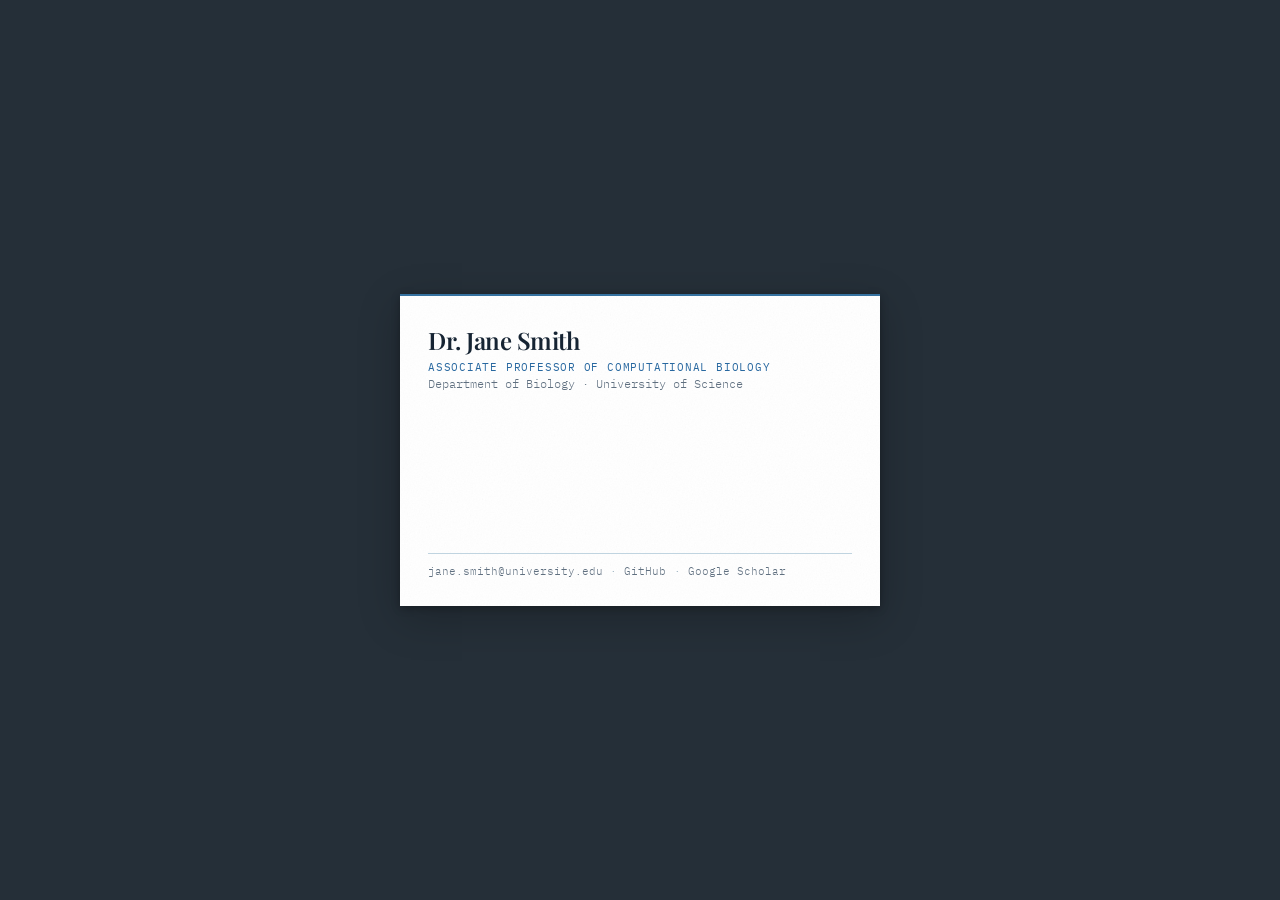
==== index.html @ c070d48a "Initial commit" ====
<!DOCTYPE html>
<html lang="en">
<head>
  <meta charset="UTF-8">
  <meta name="viewport" content="width=device-width, initial-scale=1.0">
  <title>Dr. Jane Smith</title>
  <link rel="preconnect" href="https://fonts.googleapis.com">
  <link rel="preconnect" href="https://fonts.gstatic.com" crossorigin>
  <link href="https://fonts.googleapis.com/css2?family=Playfair+Display:wght@400;600&family=IBM+Plex+Mono:wght@300;400;500&display=swap" rel="stylesheet">
  <link rel="stylesheet" href="https://cdnjs.cloudflare.com/ajax/libs/font-awesome/6.5.0/css/all.min.css">
  <link rel="stylesheet" href="css/style.css">
</head>
<body>

  <!-- ── Business Card Overlay ─────────────────────────────── -->
  <div id="card-overlay">
    <div id="business-card">
      <div class="card-top">
        <div class="card-name">Dr. Jane Smith</div>
        <div class="card-title">Associate Professor of Computational Biology</div>
        <div class="card-affiliation">Department of Biology · University of Science</div>
      </div>
      <div class="card-bottom">
        <div class="card-contact">
          <span>jane.smith@university.edu</span>
          <span class="sep">·</span>
          <span>GitHub</span>
          <span class="sep">·</span>
          <span>Google Scholar</span>
        </div>
      </div>
    </div>
  </div>

  <!-- ── Main Page ──────────────────────────────────────────── -->
  <div id="main-page" class="hidden">

    <aside id="side-panel">
      <div class="panel-initials">
        <span class="initials-short">JS</span>
        <span class="initials-full">Dr. Jane Smith</span>
      </div>
      <nav class="panel-nav">
        <ul>
          <li><a href="#about"        title="About"><i class="fa-solid fa-user"></i><span class="nav-label">About</span></a></li>
          <li><a href="#publications" title="Papers"><i class="fa-solid fa-file-lines"></i><span class="nav-label">Papers</span></a></li>
          <li><a href="#projects"     title="Projects"><i class="fa-solid fa-folder"></i><span class="nav-label">Projects</span></a></li>
          <li><a href="#talks"        title="Talks"><i class="fa-solid fa-microphone"></i><span class="nav-label">Talks</span></a></li>
          <li><a href="#contact"      title="Contact"><i class="fa-solid fa-envelope"></i><span class="nav-label">Contact</span></a></li>
        </ul>
      </nav>
    </aside>

    <main id="content">

      <section id="about" class="profile-header">
        <h1 class="profile-name">Dr. Jane Smith</h1>
        <p class="profile-title">Associate Professor of Computational Biology</p>
        <p class="profile-affiliation">Department of Biology · University of Science</p>
        <p class="profile-bio">
          I am a computational biologist working at the intersection of machine learning
          and genomics. My research develops algorithms for decoding gene regulatory networks
          and understanding their role in disease. Previously I was a postdoctoral fellow
          at the Broad Institute, MIT &amp; Harvard.
        </p>
      </section>

      <section id="publications" class="collapsible-section">
        <div class="section-header">
          <h2>Publications</h2>
          <span class="toggle-icon">▾</span>
        </div>
        <div class="section-body">
          <div class="publication">
            <div class="pub-title">Deep learning models for predicting gene expression from chromatin accessibility</div>
            <div class="pub-meta">Smith J., Doe J., et al. — <em>Nature Methods</em>, 2024</div>
          </div>
          <div class="publication">
            <div class="pub-title">Graph neural networks reveal latent structure in single-cell transcriptomics</div>
            <div class="pub-meta">Smith J., Brown A., et al. — <em>Cell Systems</em>, 2023</div>
          </div>
          <div class="publication">
            <div class="pub-title">A unified framework for multi-omics data integration</div>
            <div class="pub-meta">Doe J., Smith J., et al. — <em>Genome Biology</em>, 2022</div>
          </div>
        </div>
      </section>

      <section id="projects" class="collapsible-section">
        <div class="section-header">
          <h2>Projects</h2>
          <span class="toggle-icon">▾</span>
        </div>
        <div class="section-body">
          <div class="project">
            <div class="project-name">RegNet</div>
            <div class="project-desc">A Python library for learning gene regulatory networks from single-cell RNA-seq data.</div>
          </div>
          <div class="project">
            <div class="project-name">OmicsDB</div>
            <div class="project-desc">A curated database of multi-omics datasets for benchmarking machine learning methods.</div>
          </div>
        </div>
      </section>

      <section id="talks" class="collapsible-section">
        <div class="section-header">
          <h2>Talks &amp; Presentations</h2>
          <span class="toggle-icon">▾</span>
        </div>
        <div class="section-body">
          <div class="talk">
            <div class="talk-title">Machine Learning in Genomics — ISMB 2024</div>
            <div class="talk-meta">Keynote · July 2024</div>
          </div>
          <div class="talk">
            <div class="talk-title">Single-cell multiomics: challenges and opportunities</div>
            <div class="talk-meta">Cold Spring Harbor Laboratory · March 2023</div>
          </div>
        </div>
      </section>

      <section id="contact" class="collapsible-section">
        <div class="section-header">
          <h2>Contact</h2>
          <span class="toggle-icon">▾</span>
        </div>
        <div class="section-body">
          <div class="contact-info">
            <div>jane.smith@university.edu</div>
            <div>Office: Science Building A, Room 301</div>
            <div>University of Science · 123 Science Drive · City, ST 00000</div>
          </div>
        </div>
      </section>

    </main>
  </div>

  <script src="https://code.jquery.com/jquery-3.7.1.min.js"></script>
  <script src="js/main.js"></script>
</body>
</html>
---- css/style.css ----
/* ============================================================
   Design Tokens
   ============================================================ */
:root {
  /* Surfaces */
  --surface-overlay:  #252F38;
  --surface-content:  #F4F8FB;
  --surface-sidebar:  #E0ECF4;
  --surface-card:     #FFFFFF;

  /* Borders */
  --border-hard:      #1A1A1A;
  --border-subtle:    #C0D4E0;
  --border-accent:    #3672A0;

  /* Text */
  --text-heading:     #162433;
  --text-body:        #30404F;
  --text-muted:       #607080;
  --text-faint:       #90A8B8;

  /* Interactive */
  --text-link:        #2868A0;

  /* Dark surface (body bg, sidebar text) */
  --dark:             #242424;

  --white: #FFFFFF;

  --font-serif: 'Playfair Display', Georgia, serif;
  --font-mono:  'IBM Plex Mono', 'Courier New', monospace;

  --ease-reveal: cubic-bezier(0.4, 0, 0.2, 1);

  --sidebar-collapsed-width: 52px;
}

/* ============================================================
   Reset & Base
   ============================================================ */
*, *::before, *::after {
  box-sizing: border-box;
  margin: 0;
  padding: 0;
}

html {
  scroll-behavior: smooth;
}

body {
  font-family: var(--font-mono);
  font-weight: 300;
  color: var(--text-body);
  background-color: var(--dark);
}

/* ============================================================
   Business Card Overlay
   ============================================================ */
#card-overlay {
  position: fixed;
  inset: 0;
  display: flex;
  align-items: center;
  justify-content: center;
  background-color: var(--surface-overlay);
  z-index: 100;
  cursor: default;
  transition: opacity 0.55s var(--ease-reveal);
}

#card-overlay.fade-out {
  opacity: 0;
  pointer-events: none;
}

#business-card {
  /* 85×55mm at 96dpi × 1.5 display scale */
  width: 480px;
  min-height: 312px;
  padding: 1.75rem;
  display: flex;
  flex-direction: column;
  background-color: #FFFFFF;
  background-image: url('paper-noise.svg');
  background-repeat: repeat;
  background-size: 250px 250px;
  border-top: 2px solid var(--border-accent);
  box-shadow:
    0 2px 8px  rgba(0, 0, 0, 0.28),
    0 12px 40px rgba(0, 0, 0, 0.22);
  cursor: pointer;
  transition: opacity 0.2s ease;
}

#business-card.exit {
  transform: rotate(10deg) scale(0.88) translateY(12px);
  opacity: 0;
  transition: transform 0.48s var(--ease-reveal), opacity 0.4s var(--ease-reveal);
}

.card-top {
  /* name block anchored to top */
}

.card-bottom {
  margin-top: auto;
  padding-top: 0.65rem;
  border-top: 1px solid var(--border-subtle);
}

.card-name {
  font-family: var(--font-serif);
  font-size: 1.5rem;
  font-weight: 600;
  color: var(--text-heading);
  letter-spacing: -0.02em;
  margin-bottom: 0.25rem;
}

.card-title {
  font-size: 0.7rem;
  font-weight: 400;
  color: var(--text-link);
  letter-spacing: 0.07em;
  text-transform: uppercase;
  margin-bottom: 0.15rem;
}

.card-affiliation {
  font-size: 0.73rem;
  color: var(--text-muted);
}

.card-contact {
  display: flex;
  align-items: center;
  gap: 0.45rem;
  font-size: 0.7rem;
  color: var(--text-muted);
}

.card-contact .sep {
  color: var(--text-faint);
}

/* ============================================================
   Main Page Layout
   ============================================================ */
#main-page {
  display: flex;
  align-items: flex-start;
  min-height: 100vh;
}

#main-page.hidden {
  display: none;
}

/* ============================================================
   Side Panel
   ============================================================ */
#side-panel {
  width: var(--sidebar-collapsed-width);
  height: 100vh;
  position: fixed;
  top: 0;
  left: 0;
  z-index: 10;
  background-color: var(--surface-sidebar);
  border-right: 1px solid var(--border-hard);
  display: flex;
  flex-direction: column;
  align-items: flex-start;
  padding: 2.5rem 0;
  overflow: hidden;
  transition: width 0.25s ease;
}

#side-panel:hover {
  width: 184px;
}

.panel-initials {
  position: relative;
  width: 100%;
  height: 1em;
  margin-bottom: 2.5rem;
  font-size: 0.75rem;
  color: var(--dark);
  letter-spacing: 0.12em;
  flex-shrink: 0;
}

.initials-short,
.initials-full {
  position: absolute;
  top: 0;
  transition: opacity 0.2s ease;
  white-space: nowrap;
  opacity: 0.75;
}

.initials-short {
  left: 0;
  width: var(--sidebar-collapsed-width);
  text-align: center;
}

.initials-full {
  left: 0;
  padding-left: 16px;
  opacity: 0;
}

#side-panel:hover .initials-short {
  opacity: 0;
}

#side-panel:hover .initials-full {
  opacity: 0.75;
}

.panel-nav ul {
  list-style: none;
  display: flex;
  flex-direction: column;
  width: 100%;
}

.panel-nav a {
  display: grid;
  grid-template-columns: var(--sidebar-collapsed-width) 1fr;
  align-items: center;
  padding: 0.8rem 0;
  font-size: 0.8rem;
  font-weight: 400;
  color: var(--dark);
  text-decoration: none;
  letter-spacing: 0.06em;
  text-transform: uppercase;
  white-space: nowrap;
  opacity: 0.75;
  transition: opacity 0.15s;
}

.panel-nav a:hover {
  opacity: 1;
}

.panel-nav a i {
  justify-self: center;
  font-size: 1.4rem;
}

.nav-label {
  opacity: 0;
  transition: opacity 0.15s 0.1s;
}

#side-panel:hover .nav-label {
  opacity: 1;
}

/* ============================================================
   Content Area
   ============================================================ */
#content {
  margin-left: calc(var(--sidebar-collapsed-width) + 1px);
  flex: 1;
  background-color: var(--surface-content);
  min-height: 100vh;
  display: flex;
  flex-direction: column;
  align-items: center;
  padding: 5rem 0 6rem;
}

#content > section {
  width: 50vw;
}

/* ============================================================
   Profile Header
   ============================================================ */
.profile-header {
  padding-bottom: 2.5rem;
  border-bottom: 1px solid var(--border-subtle);
}

.profile-name {
  font-size: 1.6rem;
  font-weight: 500;
  color: var(--text-heading);
  letter-spacing: -0.02em;
  margin-bottom: 0.35rem;
}

.profile-title {
  font-size: 0.78rem;
  font-weight: 400;
  color: var(--text-link);
  letter-spacing: 0.06em;
  text-transform: uppercase;
  margin-bottom: 0.2rem;
}

.profile-affiliation {
  font-size: 0.875rem;
  color: var(--text-muted);
  margin-bottom: 1.75rem;
}

.profile-bio {
  font-size: 0.95rem;
  line-height: 1.85;
  color: var(--text-body);
}

/* ============================================================
   Collapsible Sections
   ============================================================ */
.collapsible-section {
  border-bottom: 1px solid var(--border-subtle);
}

.section-header {
  display: flex;
  justify-content: space-between;
  align-items: center;
  padding: 1.4rem 0;
  cursor: pointer;
  user-select: none;
}

.section-header h2 {
  font-size: 0.78rem;
  font-weight: 500;
  color: var(--text-heading);
  letter-spacing: 0.08em;
  text-transform: uppercase;
}

.toggle-icon {
  color: var(--text-faint);
  font-size: 1rem;
  line-height: 1;
  transition: transform 0.2s ease;
}

.toggle-icon.collapsed {
  transform: rotate(-90deg);
}

.section-body {
  padding-bottom: 2rem;
  display: flex;
  flex-direction: column;
  gap: 1.1rem;
}

/* ── Publication entries ── */
.publication {
  padding-left: 1rem;
  border-left: 2px solid var(--border-subtle);
}

.pub-title {
  font-size: 0.875rem;
  color: var(--text-body);
  line-height: 1.5;
  margin-bottom: 0.25rem;
}

.pub-meta {
  font-size: 0.78rem;
  color: var(--text-muted);
}

/* ── Project entries ── */
.project-name {
  font-size: 0.875rem;
  font-weight: 500;
  color: var(--text-link);
  margin-bottom: 0.2rem;
}

.project-desc {
  font-size: 0.825rem;
  color: var(--text-muted);
  line-height: 1.5;
}

/* ── Talk entries ── */
.talk-title {
  font-size: 0.875rem;
  color: var(--text-body);
  margin-bottom: 0.2rem;
}

.talk-meta {
  font-size: 0.78rem;
  color: var(--text-muted);
}

/* ── Contact ── */
.contact-info {
  display: flex;
  flex-direction: column;
  gap: 0.4rem;
  font-size: 0.875rem;
  color: var(--text-muted);
  line-height: 1.6;
}
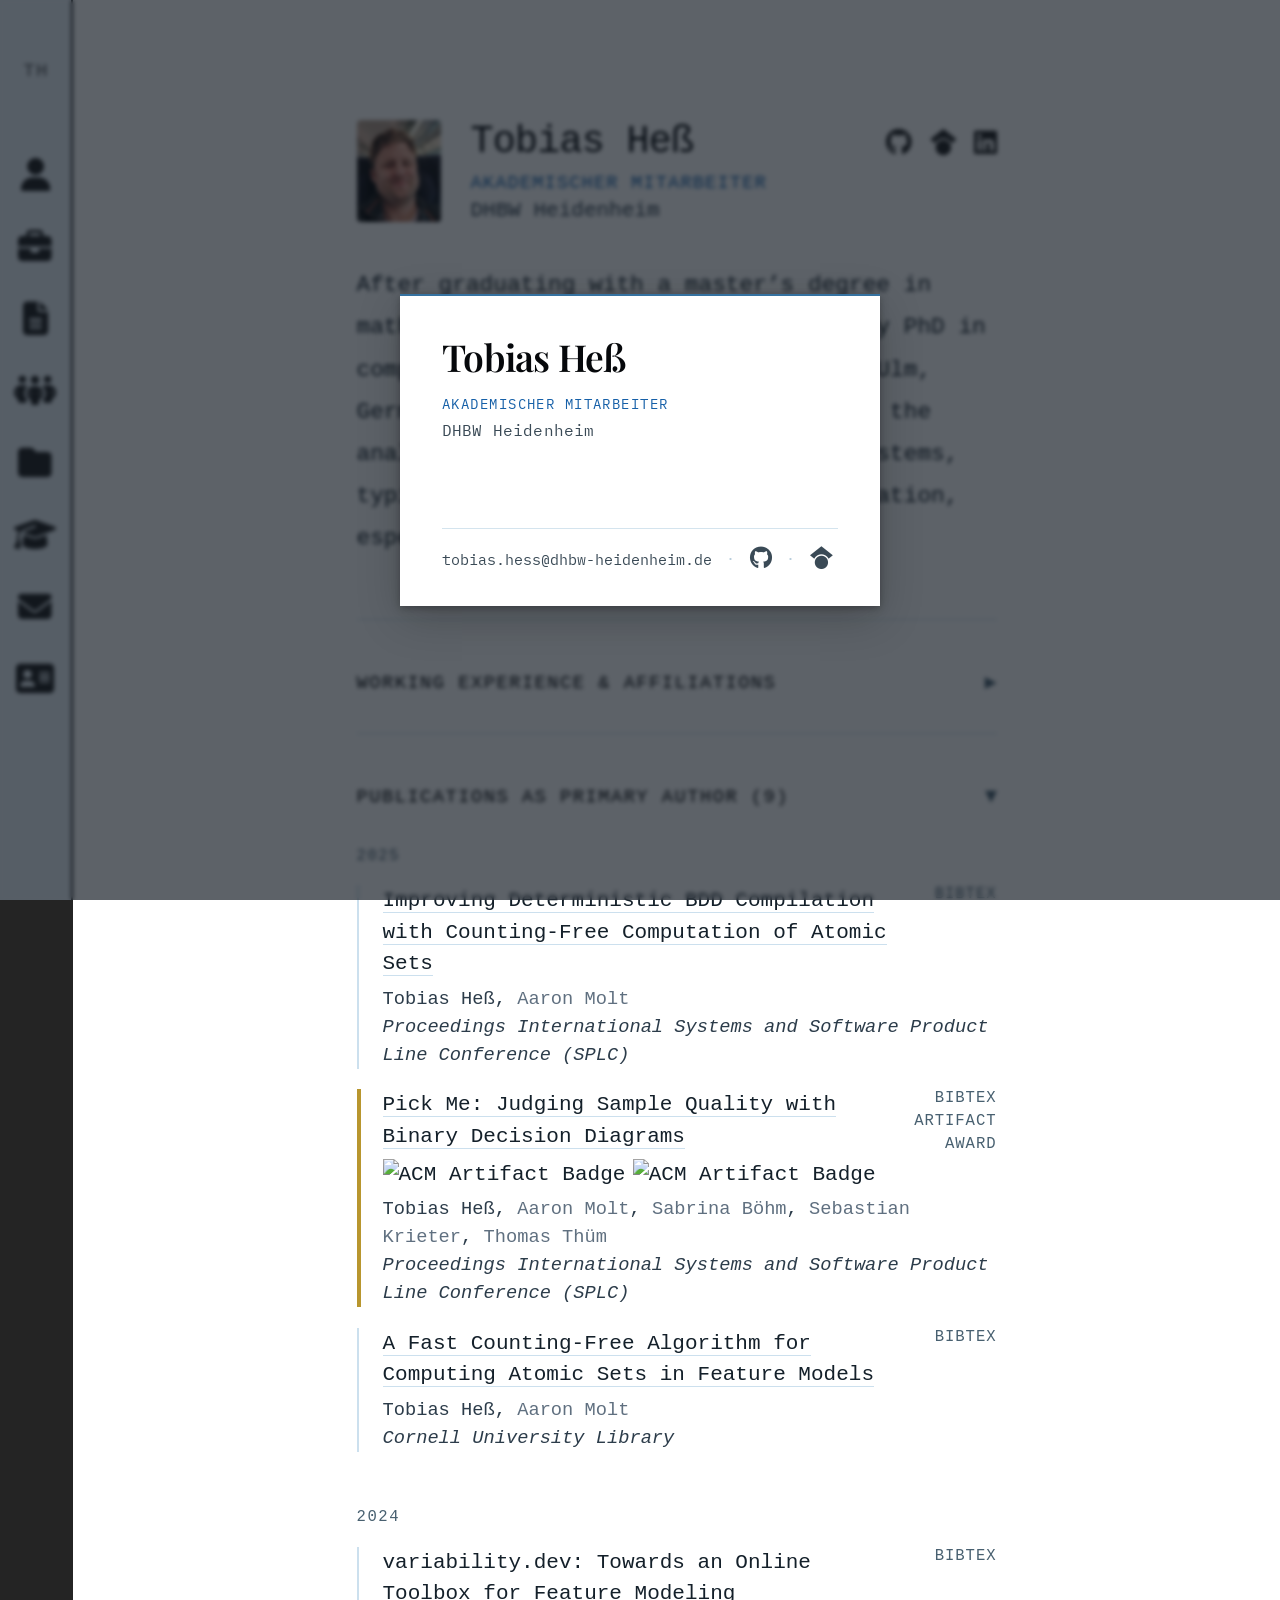
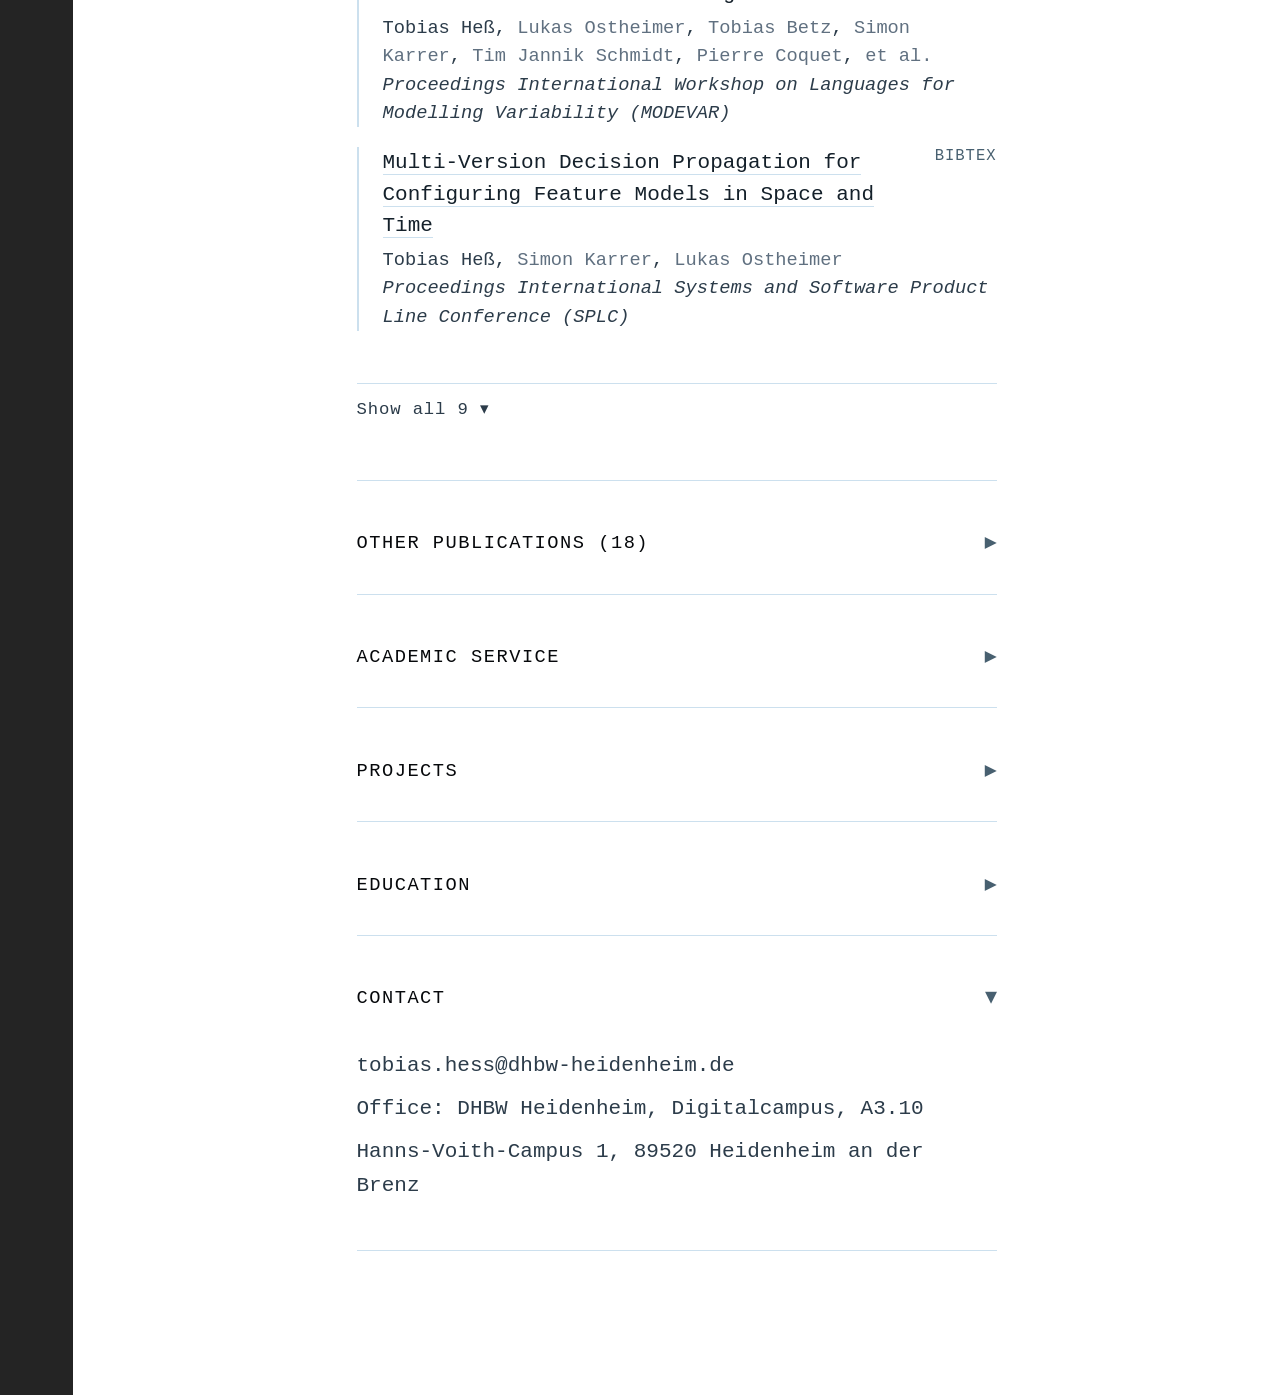
==== commit c1a4feb4: "Initial commit" ====
--- a/index.html
+++ b/index.html
@@ -3,50 +3,60 @@
 <head>
   <meta charset="UTF-8">
   <meta name="viewport" content="width=device-width, initial-scale=1.0">
-  <title>Dr. Jane Smith</title>
+  <title>Tobias Heß</title>
   <link rel="preconnect" href="https://fonts.googleapis.com">
   <link rel="preconnect" href="https://fonts.gstatic.com" crossorigin>
   <link href="https://fonts.googleapis.com/css2?family=Playfair+Display:wght@400;600&family=IBM+Plex+Mono:wght@300;400;500&display=swap" rel="stylesheet">
   <link rel="stylesheet" href="https://cdnjs.cloudflare.com/ajax/libs/font-awesome/6.5.0/css/all.min.css">
+  <link rel="stylesheet" href="css/card.css">
   <link rel="stylesheet" href="css/style.css">
 </head>
 <body>
+
+  <!-- ── Profile Picture Modal ────────────────────────────── -->
+  <div id="profile-pic-modal">
+    <img src="profile.jpg" alt="Tobias Heß">
+  </div>
 
   <!-- ── Business Card Overlay ─────────────────────────────── -->
   <div id="card-overlay">
     <div id="business-card">
       <div class="card-top">
-        <div class="card-name">Dr. Jane Smith</div>
-        <div class="card-title">Associate Professor of Computational Biology</div>
-        <div class="card-affiliation">Department of Biology · University of Science</div>
+        <div class="card-name">Tobias Heß</div>
+        <div class="card-title">Akademischer Mitarbeiter</div>
+        <div class="card-affiliation">DHBW Heidenheim</div>
       </div>
       <div class="card-bottom">
         <div class="card-contact">
-          <span>jane.smith@university.edu</span>
+          <a href="mailto:tobias.hess@dhbw-heidenheim.de">tobias.hess@dhbw-heidenheim.de</a>
           <span class="sep">·</span>
-          <span>GitHub</span>
+          <a href="https://github.com/h3ssto" target="_blank" rel="noopener" title="GitHub"><i class="fa-brands fa-github"></i></a>
           <span class="sep">·</span>
-          <span>Google Scholar</span>
+          <a href="https://scholar.google.com/citations?user=FcysjuwAAAAJ&hl=en" target="_blank" rel="noopener" title="Google Scholar"><i class="fa-brands fa-google-scholar"></i></a>
         </div>
       </div>
     </div>
   </div>
 
   <!-- ── Main Page ──────────────────────────────────────────── -->
-  <div id="main-page" class="hidden">
+  <div id="main-page">
 
     <aside id="side-panel">
       <div class="panel-initials">
-        <span class="initials-short">JS</span>
-        <span class="initials-full">Dr. Jane Smith</span>
+        <span class="initials-short">TH</span>
+        <span class="initials-full">Tobias Heß</span>
       </div>
       <nav class="panel-nav">
         <ul>
-          <li><a href="#about"        title="About"><i class="fa-solid fa-user"></i><span class="nav-label">About</span></a></li>
+          <li><a href="#about" title="About"><i class="fa-solid fa-user"></i><span class="nav-label">About</span></a></li>
+          <li><a href="#experience" title="Experience"><i class="fa-solid fa-briefcase"></i><span class="nav-label">Experience</span></a></li>
           <li><a href="#publications" title="Papers"><i class="fa-solid fa-file-lines"></i><span class="nav-label">Papers</span></a></li>
-          <li><a href="#projects"     title="Projects"><i class="fa-solid fa-folder"></i><span class="nav-label">Projects</span></a></li>
-          <li><a href="#talks"        title="Talks"><i class="fa-solid fa-microphone"></i><span class="nav-label">Talks</span></a></li>
-          <li><a href="#contact"      title="Contact"><i class="fa-solid fa-envelope"></i><span class="nav-label">Contact</span></a></li>
+          <li><a href="#service" title="Service"><i class="fa-solid fa-people-group"></i><span class="nav-label">Service</span></a></li>
+          <li><a href="#projects" title="Projects"><i class="fa-solid fa-folder"></i><span class="nav-label">Projects</span></a></li>
+          
+          <li><a href="#education" title="Education"><i class="fa-solid fa-graduation-cap"></i><span class="nav-label">Education</span></a></li>
+          <li><a href="#contact" title="Contact"><i class="fa-solid fa-envelope"></i><span class="nav-label">Contact</span></a></li>
+          <li><a href="#" id="show-card-btn" title="Business Card"><i class="fa-solid fa-address-card"></i><span class="nav-label">Card</span></a></li>
         </ul>
       </nav>
     </aside>
@@ -54,71 +64,962 @@
     <main id="content">
 
       <section id="about" class="profile-header">
-        <h1 class="profile-name">Dr. Jane Smith</h1>
-        <p class="profile-title">Associate Professor of Computational Biology</p>
-        <p class="profile-affiliation">Department of Biology · University of Science</p>
-        <p class="profile-bio">
-          I am a computational biologist working at the intersection of machine learning
-          and genomics. My research develops algorithms for decoding gene regulatory networks
-          and understanding their role in disease. Previously I was a postdoctoral fellow
-          at the Broad Institute, MIT &amp; Harvard.
-        </p>
+        <div class="profile-header-inner">
+          <div id="profile-pic-wrap">
+            <img id="profile-pic-thumb" src="profile.jpg" alt="Tobias Heß">
+          </div>
+          <div class="profile-header-text">
+            <div class="profile-name-row">
+              <h1 class="profile-name">Tobias Heß</h1>
+              <div class="profile-social">
+                <a href="https://github.com/h3ssto"  target="_blank" rel="noopener" title="GitHub"><i class="fa-brands fa-github"></i></a>
+                <a href="https://scholar.google.com/citations?user=FcysjuwAAAAJ&hl=en" target="_blank" rel="noopener" title="Google Scholar"><i class="fa-brands fa-google-scholar"></i></a>
+                <a href="https://www.linkedin.com/in/tobias-he%C3%9F-6aa97635a/" target="_blank" rel="noopener" title="LinkedIn"><i class="fa-brands fa-linkedin"></i></a>
+              </div>
+            </div>
+            <p class="profile-title">Akademischer Mitarbeiter</p>
+            <p class="profile-affiliation">DHBW Heidenheim</p>
+          </div>
+        </div>
+        <div class="profile-bio"><p>After graduating with a master&rsquo;s degree in mathematics, I am currently pursuing my PhD in computer science at the University of Ulm, Germany. 
+My primary reasearch focus is the analysis of configurable (software) systems, typically by means of knowledge compilation, especially binary decision diagrams.</p></div>
       </section>
 
+      
+      <section id="experience" class="collapsible-section">
+        <div class="section-header">
+          <h2>Working Experience & Affiliations</h2>
+          <span class="toggle-icon collapsed">▾</span>
+        </div>
+        <div class="section-body">
+          
+          <div class="experience-entry">
+            <div class="entry-primary">Lecturer and System Administrator</div>
+            <div class="entry-secondary">
+              <span>DHBW Heidenheim</span>
+              <span class="entry-period">10/2025 - present</span>
+            </div>
+          </div>
+          
+          <div class="experience-entry">
+            <div class="entry-primary">Substitute Teacher (Math)</div>
+            <div class="entry-secondary">
+              <span>Jakob-Friedrich-Schöllkopf-Schule</span>
+              <span class="entry-period">01/2025 - 07/2025</span>
+            </div>
+          </div>
+          
+          <div class="experience-entry">
+            <div class="entry-primary">Research Assistant</div>
+            <div class="entry-secondary">
+              <span><a href="https://www.uni-ulm.de/en/in/institute-of-theoretical-computer-science/">Institute for Theoretical Computer Science</a>, University of Ulm</span>
+              <span class="entry-period">04/2024 - 10/2024</span>
+            </div>
+          </div>
+          
+          <div class="experience-entry">
+            <div class="entry-primary">Research Assistant, SoftVarE Working Group</div>
+            <div class="entry-secondary">
+              <span>University of Ulm</span>
+              <span class="entry-period">12/2020 - 03/2024</span>
+            </div>
+          </div>
+          
+          <div class="experience-entry">
+            <div class="entry-primary">Interim System Administrator</div>
+            <div class="entry-secondary">
+              <span><a href="https://www.uni-ulm.de/in/sp/">Institute for Software Engineering and Programming Languages</a>, University of Ulm</span>
+              <span class="entry-period">04/2021 - 04/2022</span>
+            </div>
+          </div>
+          
+          <div class="experience-entry">
+            <div class="entry-primary">Developer</div>
+            <div class="entry-secondary">
+              <span><a href="https://featureide.github.io">FeatureIDE</a></span>
+              <span class="entry-period">2020 - 2021</span>
+            </div>
+          </div>
+          
+          <div class="experience-entry">
+            <div class="entry-primary">Teaching Assistant</div>
+            <div class="entry-secondary">
+              <span>University of Ulm</span>
+              <span class="entry-period">2016 - 2023</span>
+            </div>
+          </div>
+          
+          <div class="experience-entry">
+            <div class="entry-primary">Tutor</div>
+            <div class="entry-secondary">
+              <span>University of Ulm</span>
+              <span class="entry-period">2013 - 2016</span>
+            </div>
+          </div>
+          
+        </div>
+      </section>
+      
+
+      
+
+      
       <section id="publications" class="collapsible-section">
         <div class="section-header">
-          <h2>Publications</h2>
+          <h2>Publications as Primary Author (9)</h2>
           <span class="toggle-icon">▾</span>
         </div>
         <div class="section-body">
-          <div class="publication">
-            <div class="pub-title">Deep learning models for predicting gene expression from chromatin accessibility</div>
-            <div class="pub-meta">Smith J., Doe J., et al. — <em>Nature Methods</em>, 2024</div>
-          </div>
-          <div class="publication">
-            <div class="pub-title">Graph neural networks reveal latent structure in single-cell transcriptomics</div>
-            <div class="pub-meta">Smith J., Brown A., et al. — <em>Cell Systems</em>, 2023</div>
-          </div>
-          <div class="publication">
-            <div class="pub-title">A unified framework for multi-omics data integration</div>
-            <div class="pub-meta">Doe J., Smith J., et al. — <em>Genome Biology</em>, 2022</div>
-          </div>
+          
+          <div class="pub-year-group">
+            <div class="pub-year">2025</div>
+            
+      <div class="publication">
+        <div class="pub-title-row">
+          <div class="pub-title"><a href="https://doi.org/10.1145/3748269.3748491" target="_blank" rel="noopener">Improving Deterministic BDD Compilation with Counting-Free Computation of Atomic Sets</a></div>
+          <div class="pub-actions">
+            <a class="pub-bib-link" data-bib="@inproceedings{HM:SPLC25,
+  address = {New York, NY, USA},
+  author = {Heß, Tobias and Molt, Aaron},
+  booktitle = {Proc.\ Int&#39;l Systems and Software Product Line Conf.\ (SPLC)},
+  doi = {10.1145/3748269.3748491},
+  ektags = {knowledge compilation},
+  location = {A Coruña, Spain},
+  month = {September},
+  pages = {50--56},
+  publisher = {ACM},
+  title = {Improving Deterministic BDD Compilation with Counting-Free Computation of Atomic Sets},
+  year = {2025}
+}" data-bib-key="HM:SPLC25">BibTeX</a>
+          </div>
+        </div>
+        <div class="pub-meta-block">
+          <div class="pub-authors"><strong>Tobias Heß</strong>, <span class="pub-coauthor">Aaron Molt</span></div>
+          <div class="pub-venue"><em>Proceedings International Systems and Software Product Line Conference (SPLC)</em></div>
+        </div>
+      </div>
+      
+      <div class="publication pub-starred">
+        <div class="pub-title-row">
+          <div class="pub-title"><a href="https://doi.org/10.1145/3744915.3748469" target="_blank" rel="noopener">Pick Me: Judging Sample Quality with Binary Decision Diagrams</a><span class="pub-badges"><img class="pub-badge" src="https://www.acm.org/binaries/content/gallery/acm/publications/replication-badges/artifacts_available_dl.jpg" alt="ACM Artifact Badge"><img class="pub-badge" src="https://www.acm.org/binaries/content/gallery/acm/publications/replication-badges/artifacts_evaluated_reusable_dl.jpg" alt="ACM Artifact Badge"></span></div>
+          <div class="pub-actions">
+            <a class="pub-bib-link" data-bib="@inproceedings{HMB+:SPLC25,
+  address = {New York, NY, USA},
+  author = {Heß, Tobias and Molt, Aaron and Böhm, Sabrina and Krieter, Sebastian and Thüm, Thomas},
+  booktitle = {Proc.\ Int&#39;l Systems and Software Product Line Conf.\ (SPLC)},
+  doi = {10.1145/3744915.3748469},
+  ektags = {knowledge compilation},
+  location = {A Coruña, Spain},
+  month = {September},
+  pages = {117--128},
+  publisher = {ACM},
+  title = {Pick Me: Judging Sample Quality with Binary Decision Diagrams},
+  year = {2025}
+}" data-bib-key="HMB+:SPLC25">BibTeX</a>
+            <a class="pub-artifact-link" href="https://zenodo.org/records/15854995" target="_blank" rel="noopener">Artifact</a>
+            <a class="pub-artifact-link" href="awards/hmb+splc25.png" target="_blank" rel="noopener">Award</a>
+          </div>
+        </div>
+        <div class="pub-meta-block">
+          <div class="pub-authors"><strong>Tobias Heß</strong>, <span class="pub-coauthor">Aaron Molt</span>, <span class="pub-coauthor">Sabrina Böhm</span>, <span class="pub-coauthor">Sebastian Krieter</span>, <span class="pub-coauthor">Thomas Thüm</span></div>
+          <div class="pub-venue"><em>Proceedings International Systems and Software Product Line Conference (SPLC)</em></div>
+        </div>
+      </div>
+      
+      <div class="publication">
+        <div class="pub-title-row">
+          <div class="pub-title"><a href="https://doi.org/10.48550/arXiv.2501.12490" target="_blank" rel="noopener">A Fast Counting-Free Algorithm for Computing Atomic Sets in Feature Models</a></div>
+          <div class="pub-actions">
+            <a class="pub-bib-link" data-bib="@techreport{HM:TR25,
+  author = {Tobias Heß and Aaron Molt},
+  doi = {10.48550/arXiv.2501.12490},
+  ektags = {equivalence classes},
+  institution = {Cornell University Library},
+  number = {arXiv:2501.12490},
+  title = {A Fast Counting-Free Algorithm for Computing Atomic Sets in Feature Models},
+  year = {2025}
+}" data-bib-key="HM:TR25">BibTeX</a>
+          </div>
+        </div>
+        <div class="pub-meta-block">
+          <div class="pub-authors"><strong>Tobias Heß</strong>, <span class="pub-coauthor">Aaron Molt</span></div>
+          <div class="pub-venue"><em>Cornell University Library</em></div>
+        </div>
+      </div>
+      
+          </div>
+          
+          <div class="pub-year-group">
+            <div class="pub-year">2024</div>
+            
+      <div class="publication">
+        <div class="pub-title-row">
+          <div class="pub-title">variability.dev: Towards an Online Toolbox for Feature Modeling</div>
+          <div class="pub-actions">
+            <a class="pub-bib-link" data-bib="@inproceedings{HOB+:MODEVAR24,
+  author = {Heß, Tobias and Ostheimer, Lukas and Betz, Tobias and Karrer, Simon and Schmidt, Tim Jannik and Coquet, Pierre and Semmler, Sean and Thüm, Thomas},
+  booktitle = {Proc.\ Int&#39;l Workshop on Languages for Modelling Variability (MODEVAR)},
+  comments = {Will update once CRC available},
+  ektags = {tooling},
+  location = {Bern, Switzerland},
+  month = {February},
+  note = {To appear},
+  title = {variability.dev: Towards an Online Toolbox for Feature Modeling},
+  year = {2024}
+}" data-bib-key="HOB+:MODEVAR24">BibTeX</a>
+          </div>
+        </div>
+        <div class="pub-meta-block">
+          <div class="pub-authors"><strong>Tobias Heß</strong>, <span class="pub-coauthor">Lukas Ostheimer</span>, <span class="pub-coauthor">Tobias Betz</span>, <span class="pub-coauthor">Simon Karrer</span>, <span class="pub-coauthor">Tim Jannik Schmidt</span>, <span class="pub-coauthor">Pierre Coquet</span>, <span class="pub-coauthor">et al.</span></div>
+          <div class="pub-venue"><em>Proceedings International Workshop on Languages for Modelling Variability (MODEVAR)</em></div>
+        </div>
+      </div>
+      
+      <div class="publication">
+        <div class="pub-title-row">
+          <div class="pub-title"><a href="https://doi.org/10.1145/3646548.3676550" target="_blank" rel="noopener">Multi-Version Decision Propagation for Configuring Feature Models in Space and Time</a></div>
+          <div class="pub-actions">
+            <a class="pub-bib-link" data-bib="@inproceedings{HKO:SPLC24,
+  address = {New York, NY, USA},
+  author = {Heß, Tobias and Karrer, Simon and Ostheimer, Lukas},
+  booktitle = {Proc.\ Int&#39;l Systems and Software Product Line Conf.\ (SPLC)},
+  doi = {10.1145/3646548.3676550},
+  ektags = {differencing},
+  isbn = {9798400705939},
+  keywords = {Configuration, Decision Propagation, Feature Models, Feature-Model Evolution},
+  location = {Dommeldange, Luxembourg},
+  month = {September},
+  numpages = {5},
+  pages = {88--92},
+  publisher = {ACM},
+  title = {Multi-Version Decision Propagation for Configuring Feature Models in Space and Time},
+  year = {2024}
+}" data-bib-key="HKO:SPLC24">BibTeX</a>
+          </div>
+        </div>
+        <div class="pub-meta-block">
+          <div class="pub-authors"><strong>Tobias Heß</strong>, <span class="pub-coauthor">Simon Karrer</span>, <span class="pub-coauthor">Lukas Ostheimer</span></div>
+          <div class="pub-venue"><em>Proceedings International Systems and Software Product Line Conference (SPLC)</em></div>
+        </div>
+      </div>
+      
+      <div class="publication pub-overflow pub-starred">
+        <div class="pub-title-row">
+          <div class="pub-title"><a href="https://doi.org/10.1145/3646548.3672598" target="_blank" rel="noopener">Towards Deterministic Compilation of Binary Decision Diagrams From Feature Models</a><span class="pub-badges"><img class="pub-badge" src="https://www.acm.org/binaries/content/gallery/acm/publications/replication-badges/artifacts_available_dl.jpg" alt="ACM Artifact Badge"><img class="pub-badge" src="https://www.acm.org/binaries/content/gallery/acm/publications/replication-badges/artifacts_evaluated_reusable_dl.jpg" alt="ACM Artifact Badge"></span></div>
+          <div class="pub-actions">
+            <a class="pub-bib-link" data-bib="@inproceedings{HSS+:SPLC24,
+  address = {New York, NY, USA},
+  author = {Heß, Tobias and Semmler, Sean Niklas and Sundermann, Chico and Torán, Jacobo and Thüm, Thomas},
+  booktitle = {Proc.\ Int&#39;l Systems and Software Product Line Conf.\ (SPLC)},
+  doi = {10.1145/3646548.3672598},
+  isbn = {9798400705939},
+  keywords = {Binary Decision Diagrams, Feature-Model Analysis, Variable Ordering},
+  location = {Dommeldange, Luxembourg},
+  month = {September},
+  numpages = {12},
+  pages = {136--147},
+  publisher = {ACM},
+  renamedfrom = {HSST:SPLC24},
+  title = {Towards Deterministic Compilation of Binary Decision Diagrams From Feature Models},
+  year = {2024}
+}" data-bib-key="HSS+:SPLC24">BibTeX</a>
+            <a class="pub-artifact-link" href="https://zenodo.org/records/11832023" target="_blank" rel="noopener">Artifact</a>
+          </div>
+        </div>
+        <div class="pub-meta-block">
+          <div class="pub-authors"><strong>Tobias Heß</strong>, <span class="pub-coauthor">Sean Niklas Semmler</span>, <span class="pub-coauthor">Chico Sundermann</span>, <span class="pub-coauthor">Jacobo Torán</span>, <span class="pub-coauthor">Thomas Thüm</span></div>
+          <div class="pub-venue"><em>Proceedings International Systems and Software Product Line Conference (SPLC)</em></div>
+        </div>
+      </div>
+      
+      <div class="publication pub-overflow">
+        <div class="pub-title-row">
+          <div class="pub-title"><a href="https://doi.org/10.1145/3634713.3634716" target="_blank" rel="noopener">UnWise: High T-Wise Coverage From Uniform Sampling</a><span class="pub-badges"><img class="pub-badge" src="https://www.acm.org/binaries/content/gallery/acm/publications/replication-badges/artifacts_available_dl.jpg" alt="ACM Artifact Badge"></span></div>
+          <div class="pub-actions">
+            <a class="pub-bib-link" data-bib="@inproceedings{HSO+:VaMoS24,
+  address = {New York, NY, USA},
+  author = {Heß, Tobias and Schmidt, Tim Jannik and Ostheimer, Lukas and Krieter, Sebastian and Thüm, Thomas},
+  booktitle = {Proc.\ Int&#39;l Working Conf.\ on Variability Modelling of Software-Intensive Systems (VaMoS)},
+  doi = {10.1145/3634713.3634716},
+  keywords = {Feature-Model Analysis, Industrial Feature Models, T-Wise Sampling, Uniform Sampling},
+  location = {Bern, Switzerland},
+  month = {February},
+  numpages = {9},
+  pages = {37--45},
+  publisher = {ACM},
+  title = {UnWise: High T-Wise Coverage From Uniform Sampling},
+  typo3tags = {PLSampling, FMCounting},
+  year = {2024}
+}" data-bib-key="HSO+:VaMoS24">BibTeX</a>
+            <a class="pub-artifact-link" href="https://zenodo.org/records/10303558" target="_blank" rel="noopener">Artifact</a>
+          </div>
+        </div>
+        <div class="pub-meta-block">
+          <div class="pub-authors"><strong>Tobias Heß</strong>, <span class="pub-coauthor">Tim Jannik Schmidt</span>, <span class="pub-coauthor">Lukas Ostheimer</span>, <span class="pub-coauthor">Sebastian Krieter</span>, <span class="pub-coauthor">Thomas Thüm</span></div>
+          <div class="pub-venue"><em>Proceedings International Working Conference on Variability Modelling of Software-Internationalensive Systems (VaMoS)</em></div>
+        </div>
+      </div>
+      
+          </div>
+          
+          <div class="pub-year-group">
+            <div class="pub-year">2022</div>
+            
+      <div class="publication pub-overflow">
+        <div class="pub-title-row">
+          <div class="pub-title"><a href="https://doi.org/10.1145/3503229.3547032" target="_blank" rel="noopener">ddueruem: A Wrapper for Feature-Model Analysis Tools</a></div>
+          <div class="pub-actions">
+            <a class="pub-bib-link" data-bib="@inproceedings{HMS+:SPLC22,
+  address = {New York, NY, USA},
+  author = {Heß, Tobias and Müller, Tobias and Sundermann, Chico and Thüm, Thomas},
+  booktitle = {Proc.\ Int&#39;l Systems and Software Product Line Conf.\ (SPLC)},
+  doi = {10.1145/3503229.3547032},
+  isbn = {9781450392068},
+  keywords = {knowledge compilation, benchmark, feature-model analysis, sampling},
+  location = {Graz, Austria},
+  month = {September},
+  pages = {54--57},
+  publisher = {ACM},
+  title = {ddueruem: A Wrapper for Feature-Model Analysis Tools},
+  year = {2022}
+}" data-bib-key="HMS+:SPLC22">BibTeX</a>
+          </div>
+        </div>
+        <div class="pub-meta-block">
+          <div class="pub-authors"><strong>Tobias Heß</strong>, <span class="pub-coauthor">Tobias Müller</span>, <span class="pub-coauthor">Chico Sundermann</span>, <span class="pub-coauthor">Thomas Thüm</span></div>
+          <div class="pub-venue"><em>Proceedings International Systems and Software Product Line Conference (SPLC)</em></div>
+        </div>
+      </div>
+      
+          </div>
+          
+          <div class="pub-year-group">
+            <div class="pub-year">2021</div>
+            
+      <div class="publication pub-overflow">
+        <div class="pub-title-row">
+          <div class="pub-title"><a href="https://doi.org/10.1145/3461001.3474452" target="_blank" rel="noopener">On the Scalability of Building Binary Decision Diagrams for Current Feature Models</a></div>
+          <div class="pub-actions">
+            <a class="pub-bib-link" data-bib="@inproceedings{HST:SPLC21,
+  address = {New York, NY, USA},
+  author = {Heß, Tobias and Sundermann, Chico and Thüm, Thomas},
+  booktitle = {Proc.\ Int&#39;l Systems and Software Product Line Conf.\ (SPLC)},
+  doi = {10.1145/3461001.3474452},
+  ektags = {knowledge compilation},
+  isbn = {9781450384698},
+  location = {Leicester, UK},
+  month = {September},
+  numpages = {5},
+  pages = {131--135},
+  publisher = {ACM},
+  title = {On the Scalability of Building Binary Decision Diagrams for Current Feature Models},
+  typo3tags = {OBDDimal},
+  year = {2021}
+}" data-bib-key="HST:SPLC21">BibTeX</a>
+          </div>
+        </div>
+        <div class="pub-meta-block">
+          <div class="pub-authors"><strong>Tobias Heß</strong>, <span class="pub-coauthor">Chico Sundermann</span>, <span class="pub-coauthor">Thomas Thüm</span></div>
+          <div class="pub-venue"><em>Proceedings International Systems and Software Product Line Conference (SPLC)</em></div>
+        </div>
+      </div>
+      
+          </div>
+          
+          
+          <button class="pub-show-all" data-total="9">
+            Show all 9 ▾
+          </button>
+          
         </div>
       </section>
-
+      
+
+      
+      <section id="other-publications" class="collapsible-section">
+        <div class="section-header">
+          <h2>Other Publications (18)</h2>
+          <span class="toggle-icon collapsed">▾</span>
+        </div>
+        <div class="section-body">
+          
+          <div class="pub-year-group">
+            <div class="pub-year">2026</div>
+            
+      <div class="publication">
+        <div class="pub-title-row">
+          <div class="pub-title"><a href="https://doi.org/10.1145/3764666" target="_blank" rel="noopener">How Configurable is the Linux Kernel? Analyzing Two Decades of Feature-Model History -- RCR Report</a></div>
+          <div class="pub-actions">
+            <a class="pub-bib-link" data-bib="@article{KST+:TOSEM25RCR,
+  address = {New York, NY, USA},
+  author = {Kuiter, Elias and Sundermann, Chico and Thüm, Thomas and Heß, Tobias and Krieter, Sebastian and Saake, Gunter},
+  doi = {10.1145/3764666},
+  ektags = {KConfig, Linux, configurability},
+  journal = {Trans.\ on Software Engineering and Methodology (TOSEM)},
+  month = {February},
+  publisher = {ACM},
+  title = {How Configurable is the Linux Kernel? Analyzing Two Decades of Feature-Model History -- RCR Report},
+  year = {2026}
+}" data-bib-key="KST+:TOSEM25RCR">BibTeX</a>
+          </div>
+        </div>
+        <div class="pub-meta-block">
+          <div class="pub-authors"><span class="pub-coauthor">Elias Kuiter</span>, <span class="pub-coauthor">Chico Sundermann</span>, <span class="pub-coauthor">Thomas Thüm</span>, <strong>Tobias Heß</strong>, <span class="pub-coauthor">Sebastian Krieter</span>, <span class="pub-coauthor">Gunter Saake</span></div>
+          <div class="pub-venue"><em>Transactions on Software Engineering and Methodology (TOSEM)</em></div>
+        </div>
+      </div>
+      
+      <div class="publication">
+        <div class="pub-title-row">
+          <div class="pub-title"><a href="https://doi.org/10.18420/se2026_28" target="_blank" rel="noopener">How Configurable is the Linux Kernel? Analyzing Two Decades of Feature-Model History -- Summary</a></div>
+          <div class="pub-actions">
+            <a class="pub-bib-link" data-bib="@inproceedings{KST+:SE26,
+  address = {Bonn, Germany},
+  author = {Kuiter, Elias and Sundermann, Chico and Thüm, Thomas and Heß, Tobias and Krieter, Sebastian and Saake, Gunter},
+  booktitle = {Proc.\ Software Engineering (SE)},
+  doi = {10.18420/se2026_28},
+  ektags = {KConfig, Linux, configurability},
+  location = {Bern, Switzerland},
+  month = {February},
+  publisher = {Gesellschaft für Informatik},
+  title = {How Configurable is the Linux Kernel? Analyzing Two Decades of Feature-Model History -- Summary},
+  year = {2026}
+}" data-bib-key="KST+:SE26">BibTeX</a>
+          </div>
+        </div>
+        <div class="pub-meta-block">
+          <div class="pub-authors"><span class="pub-coauthor">Elias Kuiter</span>, <span class="pub-coauthor">Chico Sundermann</span>, <span class="pub-coauthor">Thomas Thüm</span>, <strong>Tobias Heß</strong>, <span class="pub-coauthor">Sebastian Krieter</span>, <span class="pub-coauthor">Gunter Saake</span></div>
+          <div class="pub-venue"><em>Proceedings Software Engineering (SE)</em></div>
+        </div>
+      </div>
+      
+      <div class="publication">
+        <div class="pub-title-row">
+          <div class="pub-title"><a href="https://doi.org/10.18420/se2026_52" target="_blank" rel="noopener">Reusing d-DNNFs for Efficient Feature-Model Counting -- Summary</a></div>
+          <div class="pub-actions">
+            <a class="pub-bib-link" data-bib="@inproceedings{SRH+:SE26,
+  address = {Bonn, Germany},
+  author = {Sundermann, Chico and Raab, Heiko and Heß, Tobias and Thüm, Thomas and Schaefer, Ina},
+  booktitle = {Proc.\ Software Engineering (SE)},
+  doi = {10.18420/se2026_52},
+  location = {Bern, Switzerland},
+  month = {February},
+  publisher = {Gesellschaft für Informatik},
+  title = {Reusing d-DNNFs for Efficient Feature-Model Counting -- Summary},
+  typo3tags = {FMCounting},
+  year = {2026}
+}" data-bib-key="SRH+:SE26">BibTeX</a>
+          </div>
+        </div>
+        <div class="pub-meta-block">
+          <div class="pub-authors"><span class="pub-coauthor">Chico Sundermann</span>, <span class="pub-coauthor">Heiko Raab</span>, <strong>Tobias Heß</strong>, <span class="pub-coauthor">Thomas Thüm</span>, <span class="pub-coauthor">Ina Schaefer</span></div>
+          <div class="pub-venue"><em>Proceedings Software Engineering (SE)</em></div>
+        </div>
+      </div>
+      
+          </div>
+          
+          <div class="pub-year-group">
+            <div class="pub-year">2025</div>
+            
+      <div class="publication">
+        <div class="pub-title-row">
+          <div class="pub-title"><a href="https://doi.org/10.1145/3729423" target="_blank" rel="noopener">How Configurable is the Linux Kernel? Analyzing Two Decades of Feature-Model History</a></div>
+          <div class="pub-actions">
+            <a class="pub-bib-link" data-bib="@article{KST+:TOSEM25,
+  address = {New York, NY, USA},
+  author = {Kuiter, Elias and Sundermann, Chico and Thüm, Thomas and Heß, Tobias and Krieter, Sebastian and Saake, Gunter},
+  doi = {10.1145/3729423},
+  ektags = {KConfig, Linux, configurability},
+  journal = {Trans.\ on Software Engineering and Methodology (TOSEM)},
+  month = {December},
+  number = {1},
+  publisher = {ACM},
+  title = {How Configurable is the Linux Kernel? Analyzing Two Decades of Feature-Model History},
+  volume = {35},
+  year = {2025}
+}" data-bib-key="KST+:TOSEM25">BibTeX</a>
+          </div>
+        </div>
+        <div class="pub-meta-block">
+          <div class="pub-authors"><span class="pub-coauthor">Elias Kuiter</span>, <span class="pub-coauthor">Chico Sundermann</span>, <span class="pub-coauthor">Thomas Thüm</span>, <strong>Tobias Heß</strong>, <span class="pub-coauthor">Sebastian Krieter</span>, <span class="pub-coauthor">Gunter Saake</span></div>
+          <div class="pub-venue"><em>Transactions on Software Engineering and Methodology (TOSEM)</em></div>
+        </div>
+      </div>
+      
+          </div>
+          
+          <div class="pub-year-group">
+            <div class="pub-year">2024</div>
+            
+      <div class="publication">
+        <div class="pub-title-row">
+          <div class="pub-title"><a href="https://doi.org/10.1145/3680465" target="_blank" rel="noopener">Reusing d-DNNFs for Efficient Feature-Model Counting</a></div>
+          <div class="pub-actions">
+            <a class="pub-bib-link" data-bib="@article{SRH+:TOSEM24,
+  address = {New York, NY, USA},
+  articleno = {208},
+  author = {Sundermann, Chico and Raab, Heiko and Heß, Tobias and Thüm, Thomas and Schaefer, Ina},
+  doi = {10.1145/3680465},
+  ektags = {model counting, knowledge compilation},
+  journal = {Trans.\ on Software Engineering and Methodology (TOSEM)},
+  month = {November},
+  number = {8},
+  numpages = {32},
+  publisher = {ACM},
+  title = {Reusing d-DNNFs for Efficient Feature-Model Counting},
+  typo3tags = {FMCounting},
+  volume = {33},
+  year = {2024}
+}" data-bib-key="SRH+:TOSEM24">BibTeX</a>
+          </div>
+        </div>
+        <div class="pub-meta-block">
+          <div class="pub-authors"><span class="pub-coauthor">Chico Sundermann</span>, <span class="pub-coauthor">Heiko Raab</span>, <strong>Tobias Heß</strong>, <span class="pub-coauthor">Thomas Thüm</span>, <span class="pub-coauthor">Ina Schaefer</span></div>
+          <div class="pub-venue"><em>Transactions on Software Engineering and Methodology (TOSEM)</em></div>
+        </div>
+      </div>
+      
+      <div class="publication pub-overflow">
+        <div class="pub-title-row">
+          <div class="pub-title"><a href="https://doi.org/10.1007/s10472-023-09906-6" target="_blank" rel="noopener">On the Benefits of Knowledge Compilation for Feature-Model Analyses</a></div>
+          <div class="pub-actions">
+            <a class="pub-bib-link" data-bib="@article{SKH+:AMAI24,
+  author = {Sundermann, Chico and Kuiter, Elias and Heß, Tobias and Raab, Heiko and Krieter, Sebastian and Thüm, Thomas},
+  doi = {10.1007/s10472-023-09906-6},
+  ektags = {knowledge compilation},
+  journal = {Annals of Mathematics and Artificial Intelligence (AMAI)},
+  month = {October},
+  number = {5},
+  pages = {1013--1050},
+  publisher = {Springer},
+  title = {On the Benefits of Knowledge Compilation for Feature-Model Analyses},
+  typo3tags = {FMCounting},
+  volume = {92},
+  year = {2024}
+}" data-bib-key="SKH+:AMAI24">BibTeX</a>
+          </div>
+        </div>
+        <div class="pub-meta-block">
+          <div class="pub-authors"><span class="pub-coauthor">Chico Sundermann</span>, <span class="pub-coauthor">Elias Kuiter</span>, <strong>Tobias Heß</strong>, <span class="pub-coauthor">Heiko Raab</span>, <span class="pub-coauthor">Sebastian Krieter</span>, <span class="pub-coauthor">Thomas Thüm</span></div>
+          <div class="pub-venue"><em>Annals of Mathematics and Artificial Internationalelligence (AMAI)</em></div>
+        </div>
+      </div>
+      
+      <div class="publication pub-overflow">
+        <div class="pub-title-row">
+          <div class="pub-title"><a href="https://doi.org/10.1145/3646548.3676602" target="_blank" rel="noopener">Generating Feature Models with UVL's Full Expressiveness</a></div>
+          <div class="pub-actions">
+            <a class="pub-bib-link" data-bib="@inproceedings{SHS+:MODEVAR24b,
+  address = {New York, NY, USA},
+  author = {Sundermann, Chico and Heß, Tobias and Sundermann, Rahel and Kuiter, Elias and Krieter, Sebastian and Thüm, Thomas},
+  booktitle = {Proc.\ Int&#39;l Workshop on Languages for Modelling Variability (MODEVAR)},
+  doi = {10.1145/3646548.3676602},
+  ektags = {UVL},
+  location = {Dommeldange, Luxembourg},
+  month = {September},
+  pages = {61--65},
+  publisher = {ACM},
+  title = {Generating Feature Models with UVL&#39;s Full Expressiveness},
+  year = {2024}
+}" data-bib-key="SHS+:MODEVAR24b">BibTeX</a>
+          </div>
+        </div>
+        <div class="pub-meta-block">
+          <div class="pub-authors"><span class="pub-coauthor">Chico Sundermann</span>, <strong>Tobias Heß</strong>, <span class="pub-coauthor">Rahel Sundermann</span>, <span class="pub-coauthor">Elias Kuiter</span>, <span class="pub-coauthor">Sebastian Krieter</span>, <span class="pub-coauthor">Thomas Thüm</span></div>
+          <div class="pub-venue"><em>Proceedings International Workshop on Languages for Modelling Variability (MODEVAR)</em></div>
+        </div>
+      </div>
+      
+      <div class="publication pub-overflow">
+        <div class="pub-title-row">
+          <div class="pub-title"><a href="https://doi.org/10.1145/3646548.3672590" target="_blank" rel="noopener">Collecting Feature Models from the Literature: A Comprehensive Dataset for Benchmarking</a></div>
+          <div class="pub-actions">
+            <a class="pub-bib-link" data-bib="@inproceedings{SBK+:SPLC24,
+  address = {New York, NY, USA},
+  author = {Sundermann, Chico and Brancaccio, Vincenzo Francesco and Kuiter, Elias and Krieter, Sebastian and Heß, Tobias and Thüm, Thomas},
+  booktitle = {Proc.\ Int&#39;l Systems and Software Product Line Conf.\ (SPLC)},
+  doi = {10.1145/3646548.3672590},
+  ektags = {reproducibility, structure},
+  location = {Dommeldange, Luxembourg},
+  month = {September},
+  pages = {54--65},
+  publisher = {ACM},
+  title = {Collecting Feature Models from the Literature: A Comprehensive Dataset for Benchmarking},
+  typo3tags = {FMCounting},
+  year = {2024}
+}" data-bib-key="SBK+:SPLC24">BibTeX</a>
+          </div>
+        </div>
+        <div class="pub-meta-block">
+          <div class="pub-authors"><span class="pub-coauthor">Chico Sundermann</span>, <span class="pub-coauthor">Vincenzo Francesco Brancaccio</span>, <span class="pub-coauthor">Elias Kuiter</span>, <span class="pub-coauthor">Sebastian Krieter</span>, <strong>Tobias Heß</strong>, <span class="pub-coauthor">Thomas Thüm</span></div>
+          <div class="pub-venue"><em>Proceedings International Systems and Software Product Line Conference (SPLC)</em></div>
+        </div>
+      </div>
+      
+      <div class="publication pub-overflow">
+        <div class="pub-title-row">
+          <div class="pub-title"><a href="https://doi.org/10.1145/3646548.3676540" target="_blank" rel="noopener">On the Benefits of Knowledge Compilation for Feature-Model Analyses</a></div>
+          <div class="pub-actions">
+            <a class="pub-bib-link" data-bib="@inproceedings{SKH+:SPLC24,
+  address = {New York, NY, USA},
+  author = {Sundermann, Chico and Kuiter, Elias and Heß, Tobias and Raab, Heiko and Krieter, Sebastian and Thüm, Thomas},
+  booktitle = {Proc.\ Int&#39;l Systems and Software Product Line Conf.\ (SPLC)},
+  doi = {10.1145/3646548.3676540},
+  ektags = {extended abstract, knowledge compilation},
+  location = {Dommeldange, Luxembourg},
+  month = {September},
+  pages = {217},
+  publisher = {ACM},
+  title = {On the Benefits of Knowledge Compilation for Feature-Model Analyses},
+  year = {2024}
+}" data-bib-key="SKH+:SPLC24">BibTeX</a>
+          </div>
+        </div>
+        <div class="pub-meta-block">
+          <div class="pub-authors"><span class="pub-coauthor">Chico Sundermann</span>, <span class="pub-coauthor">Elias Kuiter</span>, <strong>Tobias Heß</strong>, <span class="pub-coauthor">Heiko Raab</span>, <span class="pub-coauthor">Sebastian Krieter</span>, <span class="pub-coauthor">Thomas Thüm</span></div>
+          <div class="pub-venue"><em>Proceedings International Systems and Software Product Line Conference (SPLC)</em></div>
+        </div>
+      </div>
+      
+      <div class="publication pub-overflow">
+        <div class="pub-title-row">
+          <div class="pub-title"><a href="https://doi.org/10.18420/sw2024_18" target="_blank" rel="noopener">Evaluating State-of-the-Art #SAT Solvers on Industrial Configuration Spaces</a></div>
+          <div class="pub-actions">
+            <a class="pub-bib-link" data-bib="@inproceedings{SHN+:SE24,
+  address = {Bonn, Germany},
+  author = {Sundermann, Chico and Heß, Tobias and Nieke, Michael and Bittner, Paul Maximilian and Young, Jeffrey M. and Thüm, Thomas and Schaefer, Ina},
+  booktitle = {Proc.\ Software Engineering (SE)},
+  doi = {10.18420/sw2024_18},
+  ektags = {model counting, structure},
+  isbn = {978-3-88579-737-1},
+  month = {February},
+  pages = {67--68},
+  pissn = {1617-5468},
+  publisher = {Gesellschaft für Informatik},
+  title = {Evaluating State-of-the-Art #SAT Solvers on Industrial Configuration Spaces},
+  typo3tags = {FMCounting},
+  year = {2024}
+}" data-bib-key="SHN+:SE24">BibTeX</a>
+          </div>
+        </div>
+        <div class="pub-meta-block">
+          <div class="pub-authors"><span class="pub-coauthor">Chico Sundermann</span>, <strong>Tobias Heß</strong>, <span class="pub-coauthor">Michael Nieke</span>, <span class="pub-coauthor">Paul Maximilian Bittner</span>, <span class="pub-coauthor">Jeffrey M. Young</span>, <span class="pub-coauthor">Thomas Thüm</span>, <span class="pub-coauthor">et al.</span></div>
+          <div class="pub-venue"><em>Proceedings Software Engineering (SE)</em></div>
+        </div>
+      </div>
+      
+      <div class="publication pub-overflow">
+        <div class="pub-title-row">
+          <div class="pub-title"><a href="https://doi.org/10.1145/3634713.3634715" target="_blank" rel="noopener">Incremental Identification of T-Wise Feature Interactions</a></div>
+          <div class="pub-actions">
+            <a class="pub-bib-link" data-bib="@inproceedings{BKH+:VaMoS24,
+  address = {New York, NY, USA},
+  author = {Böhm, Sabrina and Krieter, Sebastian and Heß, Tobias and Thüm, Thomas and Lochau, Malte},
+  booktitle = {Proc.\ Int&#39;l Working Conf.\ on Variability Modelling of Software-Intensive Systems (VaMoS)},
+  doi = {10.1145/3634713.3634715},
+  isbn = {9798400708770},
+  location = {Bern, Switzerland},
+  month = {February},
+  pages = {27--36},
+  publisher = {ACM},
+  title = {Incremental Identification of T-Wise Feature Interactions},
+  typo3tags = {PLSampling},
+  year = {2024}
+}" data-bib-key="BKH+:VaMoS24">BibTeX</a>
+          </div>
+        </div>
+        <div class="pub-meta-block">
+          <div class="pub-authors"><span class="pub-coauthor">Sabrina Böhm</span>, <span class="pub-coauthor">Sebastian Krieter</span>, <strong>Tobias Heß</strong>, <span class="pub-coauthor">Thomas Thüm</span>, <span class="pub-coauthor">Malte Lochau</span></div>
+          <div class="pub-venue"><em>Proceedings International Working Conference on Variability Modelling of Software-Internationalensive Systems (VaMoS)</em></div>
+        </div>
+      </div>
+      
+      <div class="publication pub-overflow">
+        <div class="pub-title-row">
+          <div class="pub-title"><a href="https://doi.org/10.1145/3634713.3634733" target="_blank" rel="noopener">How Easy is SAT-Based Analysis of a Feature Model?</a></div>
+          <div class="pub-actions">
+            <a class="pub-bib-link" data-bib="@inproceedings{KHS+:VaMoS24,
+  address = {New York, NY, USA},
+  author = {Kuiter, Elias and Heß, Tobias and Sundermann, Chico and Krieter, Sebastian and Thüm, Thomas and Saake, Gunter},
+  booktitle = {Proc.\ Int&#39;l Working Conf.\ on Variability Modelling of Software-Intensive Systems (VaMoS)},
+  doi = {10.1145/3634713.3634733},
+  ektags = {meta-analysis, complexity},
+  location = {Bern, Switzerland},
+  month = {February},
+  pages = {149--151},
+  publisher = {ACM},
+  title = {How Easy is SAT-Based Analysis of a Feature Model?},
+  typo3tags = {FMCounting, PLSampling},
+  year = {2024}
+}" data-bib-key="KHS+:VaMoS24">BibTeX</a>
+          </div>
+        </div>
+        <div class="pub-meta-block">
+          <div class="pub-authors"><span class="pub-coauthor">Elias Kuiter</span>, <strong>Tobias Heß</strong>, <span class="pub-coauthor">Chico Sundermann</span>, <span class="pub-coauthor">Sebastian Krieter</span>, <span class="pub-coauthor">Thomas Thüm</span>, <span class="pub-coauthor">Gunter Saake</span></div>
+          <div class="pub-venue"><em>Proceedings International Working Conference on Variability Modelling of Software-Internationalensive Systems (VaMoS)</em></div>
+        </div>
+      </div>
+      
+          </div>
+          
+          <div class="pub-year-group">
+            <div class="pub-year">2023</div>
+            
+      <div class="publication pub-overflow">
+        <div class="pub-title-row">
+          <div class="pub-title"><a href="https://doi.org/10.1007/s10664-022-10265-9" target="_blank" rel="noopener">Evaluating State-of-the-Art #SAT Solvers on Industrial Configuration Spaces</a></div>
+          <div class="pub-actions">
+            <a class="pub-bib-link" data-bib="@article{SHN+:EMSE23,
+  author = {Chico Sundermann and Tobias Heß and Michael Nieke and Paul Maximilian Bittner and Jeffrey M. Young and Thomas Thüm and Ina Schaefer},
+  doi = {10.1007/s10664-022-10265-9},
+  ektags = {model counting, structure},
+  journal = {Empirical Software Engineering (EMSE)},
+  keywords = {configurable systems, feature models, product lines, model counting, configuration counting, #SAT, Benchmark},
+  month = {March},
+  number = {2},
+  pages = {38},
+  publisher = {Springer},
+  title = {Evaluating State-of-the-Art #SAT Solvers on Industrial Configuration Spaces},
+  typo3tags = {FMCounting, VariantSyncPub},
+  volume = {28},
+  year = {2023}
+}" data-bib-key="SHN+:EMSE23">BibTeX</a>
+          </div>
+        </div>
+        <div class="pub-meta-block">
+          <div class="pub-authors"><span class="pub-coauthor">Chico Sundermann</span>, <strong>Tobias Heß</strong>, <span class="pub-coauthor">Michael Nieke</span>, <span class="pub-coauthor">Paul Maximilian Bittner</span>, <span class="pub-coauthor">Jeffrey M. Young</span>, <span class="pub-coauthor">Thomas Thüm</span>, <span class="pub-coauthor">et al.</span></div>
+          <div class="pub-venue"><em>Empirical Software Engineering (EMSE)</em></div>
+        </div>
+      </div>
+      
+      <div class="publication pub-overflow">
+        <div class="pub-title-row">
+          <div class="pub-title"><a href="https://doi.org/10.1145/3579027.3608980" target="_blank" rel="noopener">Continuous T-Wise Coverage</a></div>
+          <div class="pub-actions">
+            <a class="pub-bib-link" data-bib="@inproceedings{PHK+:SPLC23,
+  address = {New York, NY, USA},
+  author = {Pett, Tobias and Heß, Tobias and Krieter, Sebastian and Thüm, Thomas and Schaefer, Ina},
+  booktitle = {Proc.\ Int&#39;l Systems and Software Product Line Conf.\ (SPLC)},
+  doi = {10.1145/3579027.3608980},
+  isbn = {9798400700910},
+  keywords = {sampling, software-product lines, spl evolution, spl testing, t-wise coverage},
+  location = {Tokyo, Japan},
+  month = {August},
+  pages = {87--98},
+  publisher = {ACM},
+  title = {Continuous T-Wise Coverage},
+  year = {2023}
+}" data-bib-key="PHK+:SPLC23">BibTeX</a>
+          </div>
+        </div>
+        <div class="pub-meta-block">
+          <div class="pub-authors"><span class="pub-coauthor">Tobias Pett</span>, <strong>Tobias Heß</strong>, <span class="pub-coauthor">Sebastian Krieter</span>, <span class="pub-coauthor">Thomas Thüm</span>, <span class="pub-coauthor">Ina Schaefer</span></div>
+          <div class="pub-venue"><em>Proceedings International Systems and Software Product Line Conference (SPLC)</em></div>
+        </div>
+      </div>
+      
+      <div class="publication pub-overflow">
+        <div class="pub-title-row">
+          <div class="pub-title"><a href="https://doi.org/10.48550/arXiv.2303.12383" target="_blank" rel="noopener">Exploiting d-DNNFs for Repetitive Counting Queries on Feature Models</a></div>
+          <div class="pub-actions">
+            <a class="pub-bib-link" data-bib="@techreport{SRH+:TR23subsumedbySRH+:TOSEM24,
+  author = {Sundermann, Chico and Raab, Heiko and Heß, Tobias and Thüm, Thomas and Schaefer, Ina},
+  doi = {10.48550/arXiv.2303.12383},
+  ektags = {model counting, knowledge compilation},
+  institution = {Cornell University Library},
+  month = {March},
+  number = {arXiv:2303.12383},
+  subsumedby = {SRH+:TOSEM24},
+  title = {Exploiting d-DNNFs for Repetitive Counting Queries on Feature Models},
+  typo3tags = {FMCounting},
+  year = {2023}
+}" data-bib-key="SRH+:TR23subsumedbySRH+:TOSEM24">BibTeX</a>
+          </div>
+        </div>
+        <div class="pub-meta-block">
+          <div class="pub-authors"><span class="pub-coauthor">Chico Sundermann</span>, <span class="pub-coauthor">Heiko Raab</span>, <strong>Tobias Heß</strong>, <span class="pub-coauthor">Thomas Thüm</span>, <span class="pub-coauthor">Ina Schaefer</span></div>
+          <div class="pub-venue"><em>Cornell University Library</em></div>
+        </div>
+      </div>
+      
+          </div>
+          
+          <div class="pub-year-group">
+            <div class="pub-year">2021</div>
+            
+      <div class="publication pub-overflow">
+        <div class="pub-title-row">
+          <div class="pub-title"><a href="https://doi.org/10.1145/3461002.3473940" target="_blank" rel="noopener">Integration of UVL in FeatureIDE</a></div>
+          <div class="pub-actions">
+            <a class="pub-bib-link" data-bib="@inproceedings{SHE+:MODEVAR21,
+  address = {New York, NY, USA},
+  author = {Sundermann, Chico and Heß, Tobias and Engelhardt, Dominik and Arens, Rahel and Herschel, Johannes and Jedelhauser, Kevin and Jutz, Benedikt and Krieter, Sebastian and Schaefer, Ina},
+  booktitle = {Proc.\ Int&#39;l Workshop on Languages for Modelling Variability (MODEVAR)},
+  doi = {10.1145/3461002.3473940},
+  isbn = {9781450384704},
+  location = {Leicester, UK},
+  month = {September},
+  numpages = {7},
+  pages = {73--79},
+  publisher = {ACM},
+  title = {Integration of UVL in FeatureIDE},
+  typo3tags = {UVL, VariantSyncPub},
+  year = {2021}
+}" data-bib-key="SHE+:MODEVAR21">BibTeX</a>
+          </div>
+        </div>
+        <div class="pub-meta-block">
+          <div class="pub-authors"><span class="pub-coauthor">Chico Sundermann</span>, <strong>Tobias Heß</strong>, <span class="pub-coauthor">Dominik Engelhardt</span>, <span class="pub-coauthor">Rahel Arens</span>, <span class="pub-coauthor">Johannes Herschel</span>, <span class="pub-coauthor">Kevin Jedelhauser</span>, <span class="pub-coauthor">et al.</span></div>
+          <div class="pub-venue"><em>Proceedings International Workshop on Languages for Modelling Variability (MODEVAR)</em></div>
+        </div>
+      </div>
+      
+      <div class="publication pub-overflow">
+        <div class="pub-title-row">
+          <div class="pub-title"><a href="https://doi.org/10.1145/3461001.3471148" target="_blank" rel="noopener">Incremental Construction of Modal Implication Graphs for Evolving Feature Models</a></div>
+          <div class="pub-actions">
+            <a class="pub-bib-link" data-bib="@inproceedings{KAN+:SPLC21,
+  address = {New York, NY, USA},
+  author = {Krieter, Sebastian and Arens, Rahel and Nieke, Michael and Sundermann, Chico and Heß, Tobias and Thüm, Thomas and Seidl, Christoph},
+  booktitle = {Proc.\ Int&#39;l Systems and Software Product Line Conf.\ (SPLC)},
+  doi = {10.1145/3461001.3471148},
+  ektags = {evolution},
+  isbn = {9781450384698},
+  location = {Leicester, UK},
+  month = {September},
+  numpages = {11},
+  pages = {64--74},
+  publisher = {ACM},
+  title = {Incremental Construction of Modal Implication Graphs for Evolving Feature Models},
+  year = {2021}
+}" data-bib-key="KAN+:SPLC21">BibTeX</a>
+          </div>
+        </div>
+        <div class="pub-meta-block">
+          <div class="pub-authors"><span class="pub-coauthor">Sebastian Krieter</span>, <span class="pub-coauthor">Rahel Arens</span>, <span class="pub-coauthor">Michael Nieke</span>, <span class="pub-coauthor">Chico Sundermann</span>, <strong>Tobias Heß</strong>, <span class="pub-coauthor">Thomas Thüm</span>, <span class="pub-coauthor">et al.</span></div>
+          <div class="pub-venue"><em>Proceedings International Systems and Software Product Line Conference (SPLC)</em></div>
+        </div>
+      </div>
+      
+      <div class="publication pub-overflow">
+        <div class="pub-title-row">
+          <div class="pub-title"><a href="https://doi.org/10.1145/3442391.3442404" target="_blank" rel="noopener">Applications of #SAT Solvers on Feature Models</a></div>
+          <div class="pub-actions">
+            <a class="pub-bib-link" data-bib="@inproceedings{SNB+:VaMoS21,
+  address = {New York, NY, USA},
+  articleno = {12},
+  author = {Sundermann, Chico and Nieke, Michael and Bittner, Paul Maximilian and Heß, Tobias and Thüm, Thomas and Schaefer, Ina},
+  booktitle = {Proc.\ Int&#39;l Working Conf.\ on Variability Modelling of Software-Intensive Systems (VaMoS)},
+  doi = {10.1145/3442391.3442404},
+  isbn = {9781450388245},
+  keywords = {Feature-Model Analysis, Feature Models, #SAT Applications, #SAT, Product Lines, Configuration Counting, Model Counting},
+  location = {Krems, Austria},
+  month = {February},
+  numpages = {10},
+  publisher = {ACM},
+  tctags = {classified by Thomas,feature-model analysis,family-based analysis,implementation independent,specification independent},
+  title = {Applications of #SAT Solvers on Feature Models},
+  tttags = {Feature-Model Analysis},
+  typo3tags = {VariantSyncPub, FMCounting},
+  year = {2021}
+}" data-bib-key="SNB+:VaMoS21">BibTeX</a>
+          </div>
+        </div>
+        <div class="pub-meta-block">
+          <div class="pub-authors"><span class="pub-coauthor">Chico Sundermann</span>, <span class="pub-coauthor">Michael Nieke</span>, <span class="pub-coauthor">Paul Maximilian Bittner</span>, <strong>Tobias Heß</strong>, <span class="pub-coauthor">Thomas Thüm</span>, <span class="pub-coauthor">Ina Schaefer</span></div>
+          <div class="pub-venue"><em>Proceedings International Working Conference on Variability Modelling of Software-Internationalensive Systems (VaMoS)</em></div>
+        </div>
+      </div>
+      
+          </div>
+          
+          
+          <button class="pub-show-all" data-total="18">
+            Show all 18 ▾
+          </button>
+          
+        </div>
+      </section>
+      
+
+      
+      <section id="service" class="collapsible-section">
+        <div class="section-header">
+          <h2>Academic Service</h2>
+          <span class="toggle-icon collapsed">▾</span>
+        </div>
+        <div class="section-body">
+          
+          <div class="service-entry">
+            <span class="service-category">Journals:</span> <built-in method items of dict object at 0x7fd43a951dc0>
+          </div>
+          
+          <div class="service-entry">
+            <span class="service-category">Conferences:</span> <built-in method items of dict object at 0x7fd43a951e80>
+          </div>
+          
+          <div class="service-entry">
+            <span class="service-category">Other:</span> <built-in method items of dict object at 0x7fd43a951f80>
+          </div>
+          
+        </div>
+      </section>
+      
+
+      
       <section id="projects" class="collapsible-section">
         <div class="section-header">
           <h2>Projects</h2>
-          <span class="toggle-icon">▾</span>
+          <span class="toggle-icon collapsed">▾</span>
         </div>
         <div class="section-body">
+          
           <div class="project">
-            <div class="project-name">RegNet</div>
-            <div class="project-desc">A Python library for learning gene regulatory networks from single-cell RNA-seq data.</div>
-          </div>
+            <div class="project-name">variability.dev</div>
+            <div class="project-desc"><p>A collection of easy-to-use tools for feature modeling and feature-model analyses.</p></div>
+          </div>
+          
           <div class="project">
-            <div class="project-name">OmicsDB</div>
-            <div class="project-desc">A curated database of multi-omics datasets for benchmarking machine learning methods.</div>
-          </div>
+            <div class="project-name">ddueruem</div>
+            <div class="project-desc"><p>A wrapper for feature-model analyses tools and frameworks.</p></div>
+          </div>
+          
         </div>
       </section>
-
-      <section id="talks" class="collapsible-section">
+      
+
+      
+
+      
+      <section id="education" class="collapsible-section">
         <div class="section-header">
-          <h2>Talks &amp; Presentations</h2>
-          <span class="toggle-icon">▾</span>
+          <h2>Education</h2>
+          <span class="toggle-icon collapsed">▾</span>
         </div>
         <div class="section-body">
-          <div class="talk">
-            <div class="talk-title">Machine Learning in Genomics — ISMB 2024</div>
-            <div class="talk-meta">Keynote · July 2024</div>
-          </div>
-          <div class="talk">
-            <div class="talk-title">Single-cell multiomics: challenges and opportunities</div>
-            <div class="talk-meta">Cold Spring Harbor Laboratory · March 2023</div>
-          </div>
+          
+          <div class="education-entry">
+            <div class="entry-primary">PhD Candidate</div>
+            <div class="entry-secondary">University of Ulm<span class="entry-period">12/2021 – present</span></div>
+            
+          </div>
+          
+          <div class="education-entry">
+            <div class="entry-primary">M.Sc. Mathematics</div>
+            <div class="entry-secondary">University of Ulm<span class="entry-period">2020</span></div>
+            
+          </div>
+          
+          <div class="education-entry">
+            <div class="entry-primary">B.Sc. Mathematics</div>
+            <div class="entry-secondary">University of Ulm<span class="entry-period">2017</span></div>
+            
+          </div>
+          
         </div>
       </section>
+      
 
       <section id="contact" class="collapsible-section">
         <div class="section-header">
@@ -127,9 +1028,9 @@
         </div>
         <div class="section-body">
           <div class="contact-info">
-            <div>jane.smith@university.edu</div>
-            <div>Office: Science Building A, Room 301</div>
-            <div>University of Science · 123 Science Drive · City, ST 00000</div>
+            <div>tobias.hess@dhbw-heidenheim.de</div>
+            <div>Office: DHBW Heidenheim, Digitalcampus, A3.10</div>
+            <div>Hanns-Voith-Campus 1, 89520 Heidenheim an der Brenz</div>
           </div>
         </div>
       </section>
--- a/css/card.css
+++ b/css/card.css
@@ -0,0 +1,115 @@
+/* ============================================================
+   Business Card — fully self-contained, no page token deps
+   ============================================================ */
+
+/* Overlay backdrop */
+#card-overlay {
+  position: fixed;
+  inset: 0;
+  display: none;
+  align-items: center;
+  justify-content: center;
+  background-color: rgba(10, 18, 26, 0.66);
+  backdrop-filter: blur(2px);
+  -webkit-backdrop-filter: blur(2px);
+  z-index: 100;
+  cursor: default;
+  transition: opacity 0.55s cubic-bezier(0.4, 0, 0.2, 1);
+}
+
+#card-overlay.fade-out {
+  opacity: 0;
+  pointer-events: none;
+}
+
+/* Card surface — 85×55mm at 96dpi × 1.5 display scale */
+#business-card {
+  width: 480px;
+  min-height: 312px;
+  padding: 1.5rem 1.75rem;
+  display: flex;
+  flex-direction: column;
+  overflow: hidden;
+  font-family: 'Playfair Display', Georgia, serif;
+  background-color: #FFFFFF;
+  background-image: url('paper-noise.svg');
+  background-repeat: repeat;
+  background-size: 250px 250px;
+  border-top: 2px solid #3672A0;
+  box-shadow:
+    0 2px 8px  rgba(0, 0, 0, 0.28),
+    0 12px 40px rgba(0, 0, 0, 0.22);
+  cursor: default;
+  transition: opacity 0.2s ease;
+}
+
+#business-card.exit {
+  transform: rotate(10deg) scale(0.88) translateY(12px);
+  opacity: 0;
+  transition: transform 0.48s cubic-bezier(0.4, 0, 0.2, 1),
+              opacity    0.4s cubic-bezier(0.4, 0, 0.2, 1);
+}
+
+/* Name block — top-anchored, vertical rhythm between elements */
+.card-name {
+  font-size: 1.55rem;
+  font-weight: 600;
+  color: #06080B;
+  letter-spacing: -0.02em;
+  margin-bottom: 0.55rem;
+}
+
+.card-title {
+  font-family: 'IBM Plex Mono', 'Courier New', monospace;
+  font-size: 0.6rem;
+  font-weight: 400;
+  color: #1660A8;
+  letter-spacing: 0.1em;
+  text-transform: uppercase;
+  margin-bottom: 0.3rem;
+}
+
+.card-affiliation {
+  font-family: 'IBM Plex Mono', 'Courier New', monospace;
+  font-size: 0.66rem;
+  color: #3A4A56;
+  letter-spacing: 0.01em;
+}
+
+/* Contact strip — pushed to bottom, clearly separated from name block */
+.card-bottom {
+  margin-top: auto;
+  padding-top: 0.75rem;
+  border-top: 1px solid #D4E4EE;
+}
+
+.card-contact {
+  display: flex;
+  align-items: center;
+  gap: 0.6rem;
+  font-family: 'IBM Plex Mono', 'Courier New', monospace;
+  font-size: 0.64rem;
+  color: #3A4A56;
+  min-width: 0;
+}
+
+.card-contact a {
+  color: inherit;
+  text-decoration: none;
+  white-space: nowrap;
+  flex-shrink: 0;
+}
+
+.card-contact a:hover {
+  color: #1660A8;
+}
+
+.card-contact .sep {
+  color: #B8CCDA;
+  line-height: 1;
+  flex-shrink: 0;
+}
+
+.card-contact i {
+  font-size: 0.95rem;
+}
--- a/css/style.css
+++ b/css/style.css
@@ -4,23 +4,23 @@
 :root {
   /* Surfaces */
   --surface-overlay:  #252F38;
-  --surface-content:  #F4F8FB;
-  --surface-sidebar:  #E0ECF4;
+  --surface-content:  #FFFFFF;
+  --surface-sidebar:  #EBF3F9;
   --surface-card:     #FFFFFF;
 
   /* Borders */
   --border-hard:      #1A1A1A;
-  --border-subtle:    #C0D4E0;
+  --border-subtle:    #CCE0EE;
   --border-accent:    #3672A0;
 
   /* Text */
-  --text-heading:     #162433;
-  --text-body:        #30404F;
-  --text-muted:       #607080;
-  --text-faint:       #90A8B8;
+  --text-heading:     #06080B;
+  --text-body:        #14202A;
+  --text-muted:       #2C3C4A;
+  --text-faint:       #486070;
 
   /* Interactive */
-  --text-link:        #2868A0;
+  --text-link:        #1660A8;
 
   /* Dark surface (body bg, sidebar text) */
   --dark:             #242424;
@@ -28,11 +28,11 @@
   --white: #FFFFFF;
 
   --font-serif: 'Playfair Display', Georgia, serif;
-  --font-mono:  'IBM Plex Mono', 'Courier New', monospace;
+  --font-mono:  'Source Code Pro', 'Courier New', monospace;
 
   --ease-reveal: cubic-bezier(0.4, 0, 0.2, 1);
 
-  --sidebar-collapsed-width: 52px;
+  --sidebar-collapsed-width: 72px;
 }
 
 /* ============================================================
@@ -45,105 +45,17 @@
 }
 
 html {
+  font-size: 24px;
   scroll-behavior: smooth;
 }
 
 body {
   font-family: var(--font-mono);
-  font-weight: 300;
+  font-weight: 400;
   color: var(--text-body);
   background-color: var(--dark);
 }
 
-/* ============================================================
-   Business Card Overlay
-   ============================================================ */
-#card-overlay {
-  position: fixed;
-  inset: 0;
-  display: flex;
-  align-items: center;
-  justify-content: center;
-  background-color: var(--surface-overlay);
-  z-index: 100;
-  cursor: default;
-  transition: opacity 0.55s var(--ease-reveal);
-}
-
-#card-overlay.fade-out {
-  opacity: 0;
-  pointer-events: none;
-}
-
-#business-card {
-  /* 85×55mm at 96dpi × 1.5 display scale */
-  width: 480px;
-  min-height: 312px;
-  padding: 1.75rem;
-  display: flex;
-  flex-direction: column;
-  background-color: #FFFFFF;
-  background-image: url('paper-noise.svg');
-  background-repeat: repeat;
-  background-size: 250px 250px;
-  border-top: 2px solid var(--border-accent);
-  box-shadow:
-    0 2px 8px  rgba(0, 0, 0, 0.28),
-    0 12px 40px rgba(0, 0, 0, 0.22);
-  cursor: pointer;
-  transition: opacity 0.2s ease;
-}
-
-#business-card.exit {
-  transform: rotate(10deg) scale(0.88) translateY(12px);
-  opacity: 0;
-  transition: transform 0.48s var(--ease-reveal), opacity 0.4s var(--ease-reveal);
-}
-
-.card-top {
-  /* name block anchored to top */
-}
-
-.card-bottom {
-  margin-top: auto;
-  padding-top: 0.65rem;
-  border-top: 1px solid var(--border-subtle);
-}
-
-.card-name {
-  font-family: var(--font-serif);
-  font-size: 1.5rem;
-  font-weight: 600;
-  color: var(--text-heading);
-  letter-spacing: -0.02em;
-  margin-bottom: 0.25rem;
-}
-
-.card-title {
-  font-size: 0.7rem;
-  font-weight: 400;
-  color: var(--text-link);
-  letter-spacing: 0.07em;
-  text-transform: uppercase;
-  margin-bottom: 0.15rem;
-}
-
-.card-affiliation {
-  font-size: 0.73rem;
-  color: var(--text-muted);
-}
-
-.card-contact {
-  display: flex;
-  align-items: center;
-  gap: 0.45rem;
-  font-size: 0.7rem;
-  color: var(--text-muted);
-}
-
-.card-contact .sep {
-  color: var(--text-faint);
-}
 
 /* ============================================================
    Main Page Layout
@@ -154,9 +66,6 @@
   min-height: 100vh;
 }
 
-#main-page.hidden {
-  display: none;
-}
 
 /* ============================================================
    Side Panel
@@ -175,11 +84,12 @@
   align-items: flex-start;
   padding: 2.5rem 0;
   overflow: hidden;
-  transition: width 0.25s ease;
+  transition: width 0.2s ease-out;
 }
 
 #side-panel:hover {
-  width: 184px;
+  width: 256px;
+  /*padding-right: 1.5rem;*/
 }
 
 .panel-initials {
@@ -187,9 +97,12 @@
   width: 100%;
   height: 1em;
   margin-bottom: 2.5rem;
-  font-size: 0.75rem;
+  font-family: var(--font-mono);
+  font-size: 0.8rem;
+  font-weight: 400;
   color: var(--dark);
-  letter-spacing: 0.12em;
+  letter-spacing: 0.06em;
+  text-transform: uppercase;
   flex-shrink: 0;
 }
 
@@ -197,7 +110,6 @@
 .initials-full {
   position: absolute;
   top: 0;
-  transition: opacity 0.2s ease;
   white-space: nowrap;
   opacity: 0.75;
 }
@@ -210,7 +122,9 @@
 
 .initials-full {
   left: 0;
-  padding-left: 16px;
+  width: 100%;
+  text-align: center;
+  text-transform: none;
   opacity: 0;
 }
 
@@ -219,7 +133,7 @@
 }
 
 #side-panel:hover .initials-full {
-  opacity: 0.75;
+  opacity: 1;
 }
 
 .panel-nav ul {
@@ -241,12 +155,7 @@
   letter-spacing: 0.06em;
   text-transform: uppercase;
   white-space: nowrap;
-  opacity: 0.75;
-  transition: opacity 0.15s;
-}
-
-.panel-nav a:hover {
-  opacity: 1;
+  transition: color 0.2s ease;
 }
 
 .panel-nav a i {
@@ -254,9 +163,12 @@
   font-size: 1.4rem;
 }
 
+.panel-nav a:hover {
+  color: var(--text-link);
+}
+
 .nav-label {
   opacity: 0;
-  transition: opacity 0.15s 0.1s;
 }
 
 #side-panel:hover .nav-label {
@@ -289,12 +201,92 @@
   border-bottom: 1px solid var(--border-subtle);
 }
 
+.profile-header-inner {
+  display: flex;
+  align-items: flex-start;
+  gap: 1.25rem;
+}
+
+.profile-header-text {
+  flex: 1;
+  min-width: 0;
+}
+
+#profile-pic-wrap {
+  width: 3.5rem;
+  align-self: stretch;
+  flex-shrink: 0;
+  border-radius: 4px;
+  overflow: hidden;
+  cursor: pointer;
+  position: relative;
+}
+
+#profile-pic-thumb {
+  position: absolute;
+  inset: 0;
+  width: 100%;
+  height: 100%;
+  object-fit: cover;
+  transform: scale(1.5);
+  transform-origin: 30% center;
+  transition: opacity 0.15s;
+}
+
+
+#profile-pic-wrap:hover #profile-pic-thumb {
+  opacity: 0.85;
+}
+
+/* ── Profile picture modal ── */
+#profile-pic-modal {
+  display: none;
+  position: fixed;
+  inset: 0;
+  z-index: 20;
+  background: rgba(0, 0, 0, 0.75);
+  align-items: center;
+  justify-content: center;
+  cursor: pointer;
+}
+
+#profile-pic-modal img {
+  max-width: min(80vw, 560px);
+  max-height: 80vh;
+  object-fit: contain;
+  border-radius: 4px;
+  box-shadow: 0 8px 40px rgba(0,0,0,0.5);
+}
+
+.profile-name-row {
+  display: flex;
+  align-items: baseline;
+  justify-content: space-between;
+  margin-bottom: 0.35rem;
+}
+
 .profile-name {
   font-size: 1.6rem;
   font-weight: 500;
   color: var(--text-heading);
   letter-spacing: -0.02em;
-  margin-bottom: 0.35rem;
+}
+
+.profile-social {
+  display: flex;
+  align-items: center;
+  gap: 0.75rem;
+}
+
+.profile-social a {
+  color: var(--dark);
+  font-size: 1.1rem;
+  text-decoration: none;
+  transition: color 0.2s;
+}
+
+.profile-social a:hover {
+  color: var(--text-link);
 }
 
 .profile-title {
@@ -309,13 +301,13 @@
 .profile-affiliation {
   font-size: 0.875rem;
   color: var(--text-muted);
-  margin-bottom: 1.75rem;
 }
 
 .profile-bio {
   font-size: 0.95rem;
   line-height: 1.85;
   color: var(--text-body);
+  margin-top: 1.75rem;
 }
 
 /* ============================================================
@@ -323,13 +315,18 @@
    ============================================================ */
 .collapsible-section {
   border-bottom: 1px solid var(--border-subtle);
+  margin-top: 0.5rem;
+}
+
+.collapsible-section:first-of-type {
+  margin-top: 0;
 }
 
 .section-header {
   display: flex;
   justify-content: space-between;
   align-items: center;
-  padding: 1.4rem 0;
+  padding: 1.6rem 0;
   cursor: pointer;
   user-select: none;
 }
@@ -361,21 +358,132 @@
 }
 
 /* ── Publication entries ── */
+.pub-year-group {
+  display: flex;
+  flex-direction: column;
+  gap: 0.85rem;
+  margin-top: 1.25rem;
+}
+
+.pub-year-group:first-of-type {
+  margin-top: 0;
+}
+
+.pub-year {
+  font-size: 0.65rem;
+  font-weight: 500;
+  letter-spacing: 0.1em;
+  text-transform: uppercase;
+  color: var(--text-faint);
+}
+
+.pub-show-all {
+  display: block;
+  width: 100%;
+  margin-top: 1.1rem;
+  padding: 0.55rem 0;
+  background: none;
+  border: none;
+  border-top: 1px solid var(--border-subtle);
+  font-family: var(--font-mono);
+  font-size: 0.72rem;
+  color: var(--text-muted);
+  letter-spacing: 0.05em;
+  cursor: pointer;
+  text-align: left;
+  transition: color 0.2s;
+}
+
+.pub-show-all:hover {
+  color: var(--text-link);
+}
+
+
 .publication {
   padding-left: 1rem;
   border-left: 2px solid var(--border-subtle);
+}
+
+.publication.pub-starred {
+  border-left: 4px solid #b8962e;
+  padding-left: calc(1rem - 2px); /* keep text aligned */
+}
+
+.pub-title-row {
+  display: flex;
+  align-items: flex-start;
+  justify-content: space-between;
+  gap: 1rem;
 }
 
 .pub-title {
   font-size: 0.875rem;
   color: var(--text-body);
   line-height: 1.5;
-  margin-bottom: 0.25rem;
-}
-
-.pub-meta {
+}
+
+.pub-title a {
+  color: inherit;
+  text-decoration: none;
+  border-bottom: 1px solid var(--border-subtle);
+  transition: border-color 0.2s;
+}
+
+.pub-title a:hover {
+  border-color: var(--text-link);
+}
+
+.pub-badges {
+  display: block;
+  margin-top: 0.3em;
+}
+
+.pub-badge {
+  height: 1.1em;
+  width: auto;
+  vertical-align: middle;
+  margin-right: 0.35em;
+}
+
+.pub-actions {
+  display: flex;
+  flex-direction: column;
+  align-items: flex-end;
+  gap: 0.2rem;
+  flex-shrink: 0;
+}
+
+.pub-bib-link,
+.pub-artifact-link {
+  font-size: 0.65rem;
+  color: var(--text-faint);
+  text-decoration: none;
+  letter-spacing: 0.06em;
+  text-transform: uppercase;
+  transition: color 0.2s;
+  cursor: pointer;
+  white-space: nowrap;
+}
+
+.pub-bib-link:hover,
+.pub-artifact-link:hover {
+  color: var(--text-link);
+}
+
+.pub-meta-block {
   font-size: 0.78rem;
   color: var(--text-muted);
+  line-height: 1.5;
+  margin-top: 0.2rem;
+}
+
+.pub-authors strong {
+  font-weight: 500;
+  color: var(--text-muted);
+}
+
+.pub-coauthor {
+  color: #607080;
 }
 
 /* ── Project entries ── */
@@ -392,6 +500,68 @@
   line-height: 1.5;
 }
 
+/* ── Experience / Education / Service entries (shared layout) ── */
+.experience-entry,
+.education-entry,
+.service-entry {
+  font-size: 0.875rem;
+  color: var(--text-body);
+  line-height: 1.5;
+}
+
+.service-category {
+  font-weight: 500;
+  color: var(--text-heading);
+}
+
+/* ── Experience / Education shared layout ── */
+.experience-entry,
+.education-entry {
+  display: flex;
+  flex-direction: column;
+  gap: 0.15rem;
+}
+
+.entry-primary {
+  font-size: 0.875rem;
+  color: var(--text-body);
+}
+
+.entry-secondary {
+  display: flex;
+  justify-content: space-between;
+  align-items: baseline;
+  font-size: 0.78rem;
+  color: var(--text-muted);
+}
+
+.entry-period {
+  font-size: 0.72rem;
+  color: var(--text-faint);
+  letter-spacing: 0.03em;
+}
+
+.entry-notes {
+  font-size: 0.78rem;
+  color: var(--text-muted);
+  margin-top: 0.1rem;
+}
+
+.entry-link,
+.experience-entry a,
+.education-entry a {
+  color: var(--text-link);
+  text-decoration: none;
+  border-bottom: 1px solid var(--border-subtle);
+  transition: border-color 0.2s;
+}
+
+.entry-link:hover,
+.experience-entry a:hover,
+.education-entry a:hover {
+  border-color: var(--text-link);
+}
+
 /* ── Talk entries ── */
 .talk-title {
   font-size: 0.875rem;
@@ -413,3 +583,84 @@
   color: var(--text-muted);
   line-height: 1.6;
 }
+
+/* ============================================================
+   Mobile  (≤ 640 px)
+   ============================================================ */
+@media (max-width: 640px) {
+
+  html {
+    font-size: 18px;
+  }
+
+  /* Sidebar becomes a fixed bottom nav bar */
+  #side-panel {
+    width: 100%;
+    height: 52px;
+    top: auto;
+    bottom: 0;
+    left: 0;
+    flex-direction: row;
+    align-items: center;
+    padding: 0;
+    border-right: none;
+    border-top: 1px solid var(--border-hard);
+    overflow: visible;
+    transition: none;
+  }
+
+  #side-panel:hover {
+    width: 100%;
+    padding-right: 0;
+  }
+
+  .panel-initials {
+    display: none;
+  }
+
+  .panel-nav {
+    width: 100%;
+  }
+
+  .panel-nav ul {
+    flex-direction: row;
+    justify-content: space-around;
+    width: 100%;
+  }
+
+  .panel-nav a {
+    display: flex;
+    align-items: center;
+    justify-content: center;
+    grid-template-columns: none;
+    padding: 0.6rem 0;
+    width: 100%;
+  }
+
+  .panel-nav a i {
+    font-size: 1.2rem;
+  }
+
+  .nav-label {
+    display: none;
+  }
+
+  #side-panel:hover .nav-label {
+    display: none;
+  }
+
+  /* Content: full width, bottom padding for nav bar */
+  #content {
+    margin-left: 0;
+    padding: 2.5rem 0 4.5rem;
+  }
+
+  #content > section {
+    width: 88vw;
+  }
+
+  /* Profile pic: slightly smaller on mobile */
+  #profile-pic-wrap {
+    width: 3rem;
+  }
+}
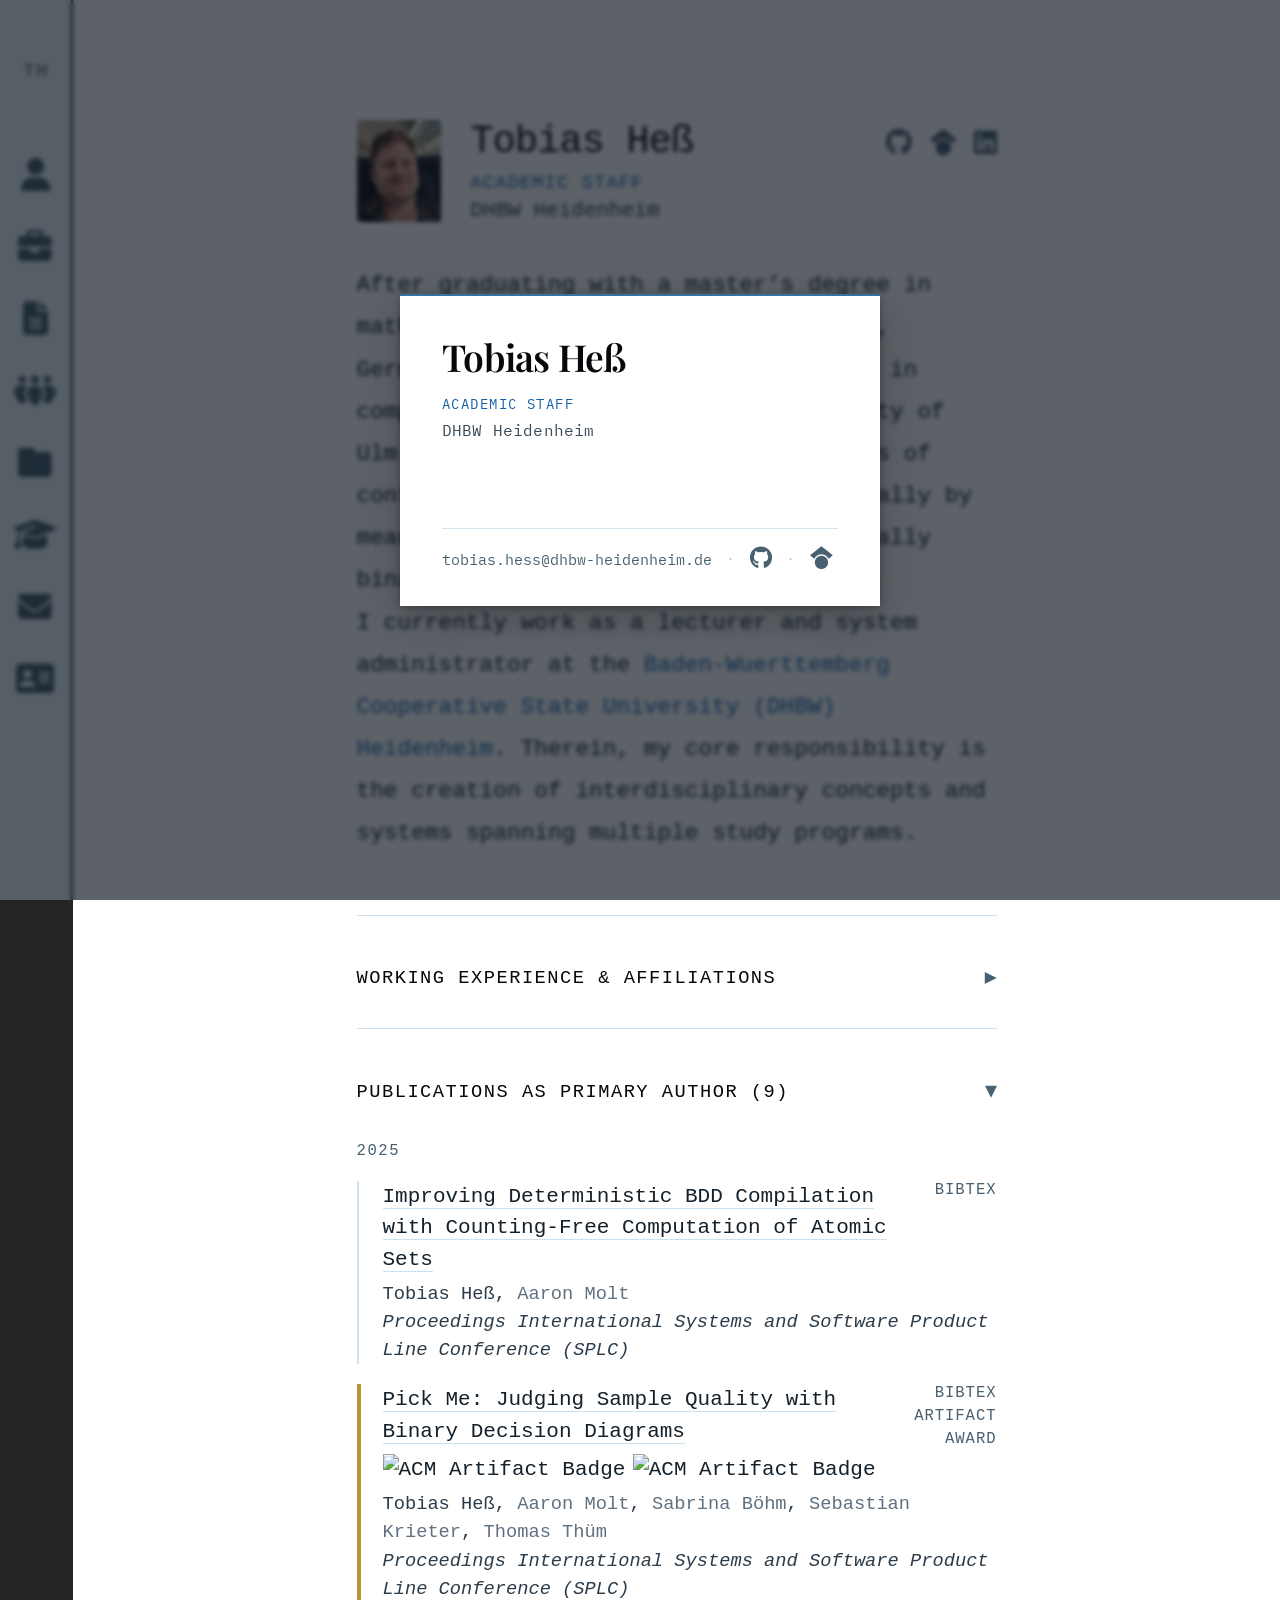
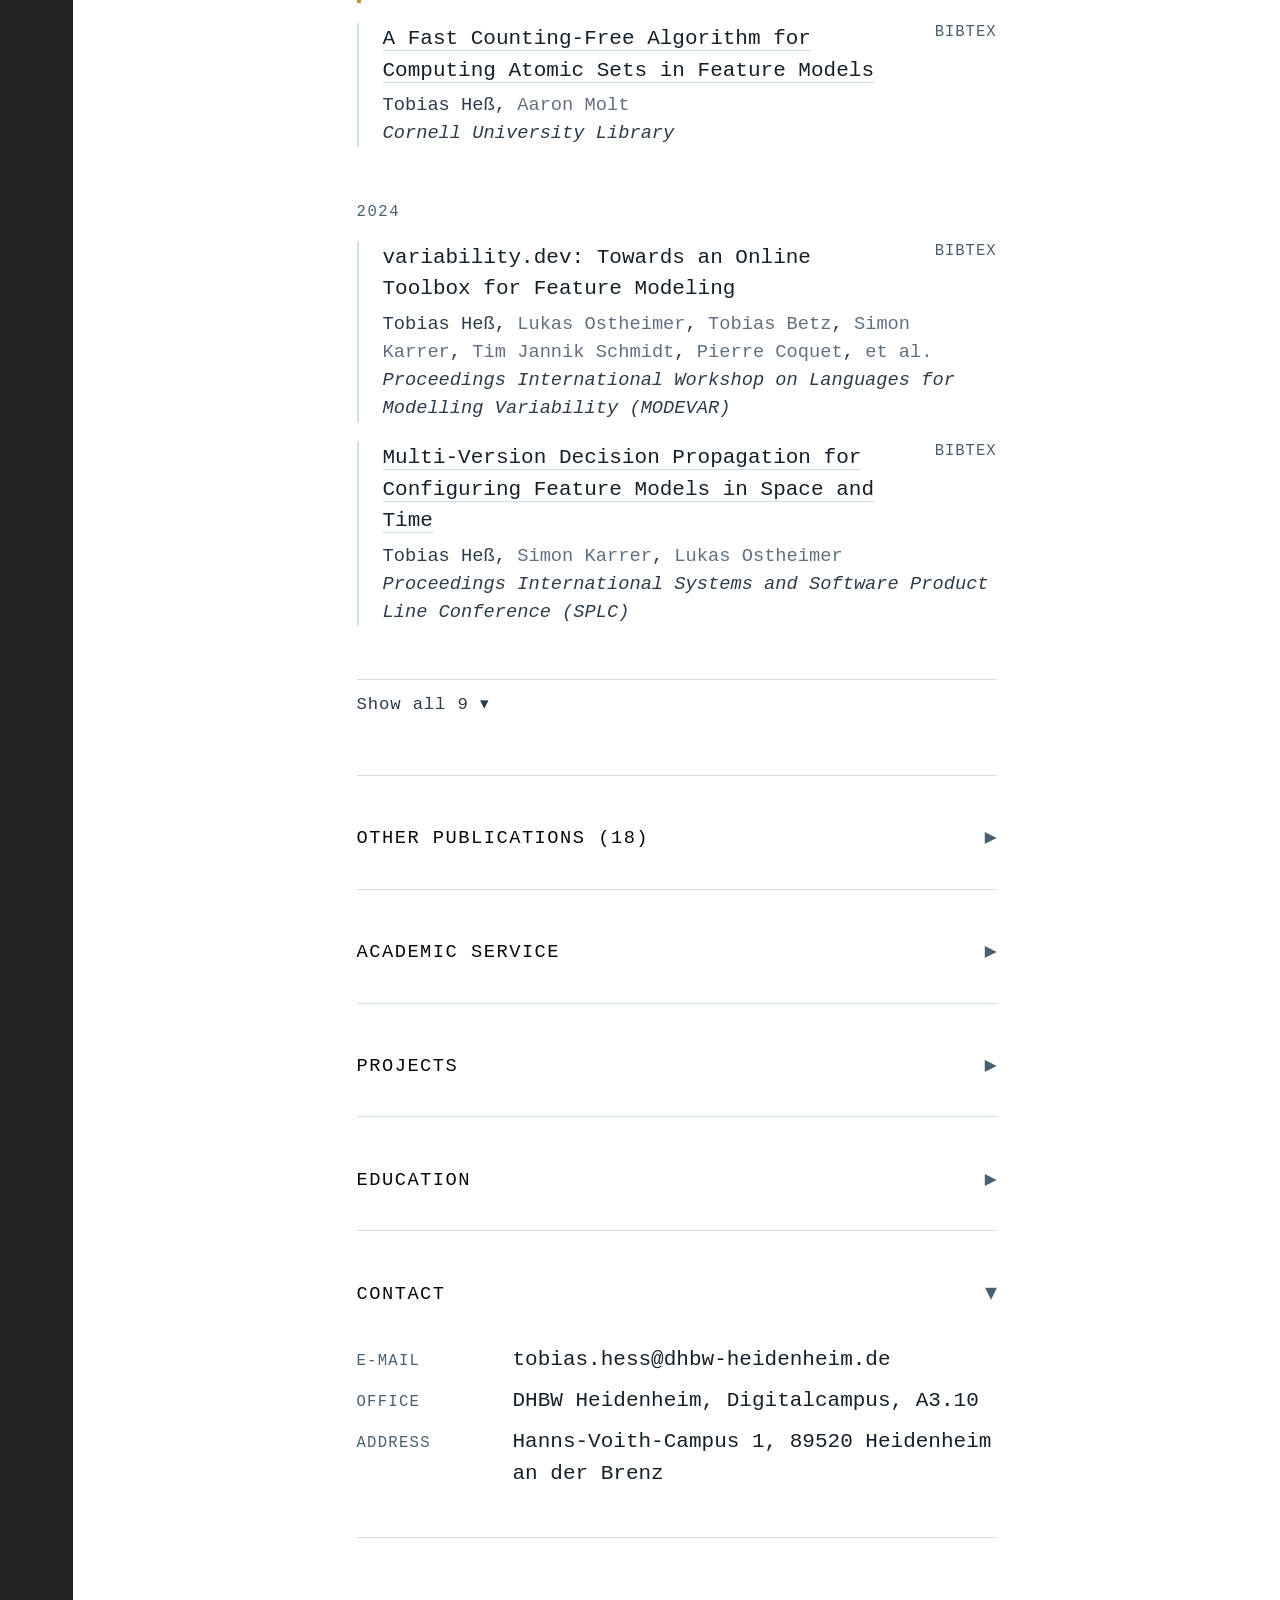
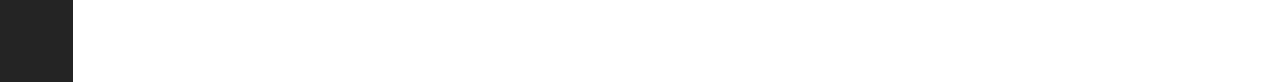
==== commit 764057a7: "Minor polishing and content updates" ====
--- a/index.html
+++ b/index.html
@@ -23,7 +23,7 @@
     <div id="business-card">
       <div class="card-top">
         <div class="card-name">Tobias Heß</div>
-        <div class="card-title">Akademischer Mitarbeiter</div>
+        <div class="card-title">Academic Staff</div>
         <div class="card-affiliation">DHBW Heidenheim</div>
       </div>
       <div class="card-bottom">
@@ -77,12 +77,14 @@
                 <a href="https://www.linkedin.com/in/tobias-he%C3%9F-6aa97635a/" target="_blank" rel="noopener" title="LinkedIn"><i class="fa-brands fa-linkedin"></i></a>
               </div>
             </div>
-            <p class="profile-title">Akademischer Mitarbeiter</p>
+            <p class="profile-title">Academic Staff</p>
             <p class="profile-affiliation">DHBW Heidenheim</p>
           </div>
         </div>
-        <div class="profile-bio"><p>After graduating with a master&rsquo;s degree in mathematics, I am currently pursuing my PhD in computer science at the University of Ulm, Germany. 
-My primary reasearch focus is the analysis of configurable (software) systems, typically by means of knowledge compilation, especially binary decision diagrams.</p></div>
+        <div class="profile-bio"><p>After graduating with a master&rsquo;s degree in mathematics from the University of Ulm, Germany, I am currently pursuing a PhD in computer science, also at the University of Ulm. 
+My reasearch focus is the analysis of configurable (software) systems, typically by means of knowledge compilation, especially binary decision diagrams.</p>
+<p>I currently work as a lecturer and system administrator at the <a href="https://www.heidenheim.dhbw.de/en/home">Baden-Wuerttemberg Cooperative State University (DHBW) Heidenheim</a>. 
+Therein, my core responsibility is the creation of interdisciplinary concepts and systems spanning multiple study programs.</p></div>
       </section>
 
       
@@ -952,15 +954,18 @@
         <div class="section-body">
           
           <div class="service-entry">
-            <span class="service-category">Journals:</span> <built-in method items of dict object at 0x7fd43a951dc0>
+            <span class="service-category">Journals</span>
+            <span>EMSE (A), TOSEM (A*), AUSE (B), SoSyM (B)</span>
           </div>
           
           <div class="service-entry">
-            <span class="service-category">Conferences:</span> <built-in method items of dict object at 0x7fd43a951e80>
+            <span class="service-category">Conferences</span>
+            <span>GPCE'21 (B), SPLC'21 (B), VaMoS'22 (B), ISSTA'22 (A), SPLC'22 (B), ISSTA'23 (A)</span>
           </div>
           
           <div class="service-entry">
-            <span class="service-category">Other:</span> <built-in method items of dict object at 0x7fd43a951f80>
+            <span class="service-category">Other</span>
+            <span>PR and Proceedings Chair for VaMoS'23</span>
           </div>
           
         </div>
@@ -1028,9 +1033,9 @@
         </div>
         <div class="section-body">
           <div class="contact-info">
-            <div>tobias.hess@dhbw-heidenheim.de</div>
-            <div>Office: DHBW Heidenheim, Digitalcampus, A3.10</div>
-            <div>Hanns-Voith-Campus 1, 89520 Heidenheim an der Brenz</div>
+            <div class="service-entry"><span class="service-category">E-Mail</span><a href="mailto:tobias.hess@dhbw-heidenheim.de">tobias.hess@dhbw-heidenheim.de</a></div>
+            <div class="service-entry"><span class="service-category">Office</span><span>DHBW Heidenheim, Digitalcampus, A3.10</span></div>
+            <div class="service-entry"><span class="service-category">Address</span><span>Hanns-Voith-Campus 1, 89520 Heidenheim an der Brenz</span></div>
           </div>
         </div>
       </section>
--- a/css/card.css
+++ b/css/card.css
@@ -94,10 +94,11 @@
 }
 
 .card-contact a {
-  color: inherit;
+  color: #486070;
   text-decoration: none;
   white-space: nowrap;
   flex-shrink: 0;
+  transition: color 0.33s ease;
 }
 
 .card-contact a:hover {
--- a/css/style.css
+++ b/css/style.css
@@ -150,12 +150,12 @@
   padding: 0.8rem 0;
   font-size: 0.8rem;
   font-weight: 400;
-  color: var(--dark);
+  color: var(--text-faint);
   text-decoration: none;
   letter-spacing: 0.06em;
   text-transform: uppercase;
   white-space: nowrap;
-  transition: color 0.2s ease;
+  transition: color 0.33s ease;
 }
 
 .panel-nav a i {
@@ -279,10 +279,10 @@
 }
 
 .profile-social a {
-  color: var(--dark);
+  color: var(--text-faint);
   font-size: 1.1rem;
   text-decoration: none;
-  transition: color 0.2s;
+  transition: color 0.33s ease;
 }
 
 .profile-social a:hover {
@@ -308,6 +308,19 @@
   line-height: 1.85;
   color: var(--text-body);
   margin-top: 1.75rem;
+}
+
+.profile-bio a {
+
+  color: #1660A8;
+  text-decoration: none;
+}
+
+
+.profile-bio a:hover {
+
+  color: #1660A8;
+  text-decoration: underline;
 }
 
 /* ============================================================
@@ -509,9 +522,20 @@
   line-height: 1.5;
 }
 
+.service-entry {
+  display: grid;
+  grid-template-columns: 6rem 1fr;
+  gap: 0.5rem;
+  align-items: baseline;
+}
+
 .service-category {
+  font-size: 0.65rem;
   font-weight: 500;
-  color: var(--text-heading);
+  letter-spacing: 0.08em;
+  text-transform: uppercase;
+  color: var(--text-faint);
+  padding-top: 0.1em;
 }
 
 /* ── Experience / Education shared layout ── */
@@ -579,9 +603,17 @@
   display: flex;
   flex-direction: column;
   gap: 0.4rem;
-  font-size: 0.875rem;
-  color: var(--text-muted);
-  line-height: 1.6;
+}
+
+.contact-info a {
+  color: inherit;
+  text-decoration: none;
+  white-space: nowrap;
+  flex-shrink: 0;
+}
+
+.contact-info a:hover {
+  color: #1660A8;
 }
 
 /* ============================================================
@@ -663,4 +695,10 @@
   #profile-pic-wrap {
     width: 3rem;
   }
-}
+
+  /* Highlighted author more visible on small screens */
+  .pub-authors strong {
+    color: var(--text-body);
+    font-weight: 600;
+  }
+}
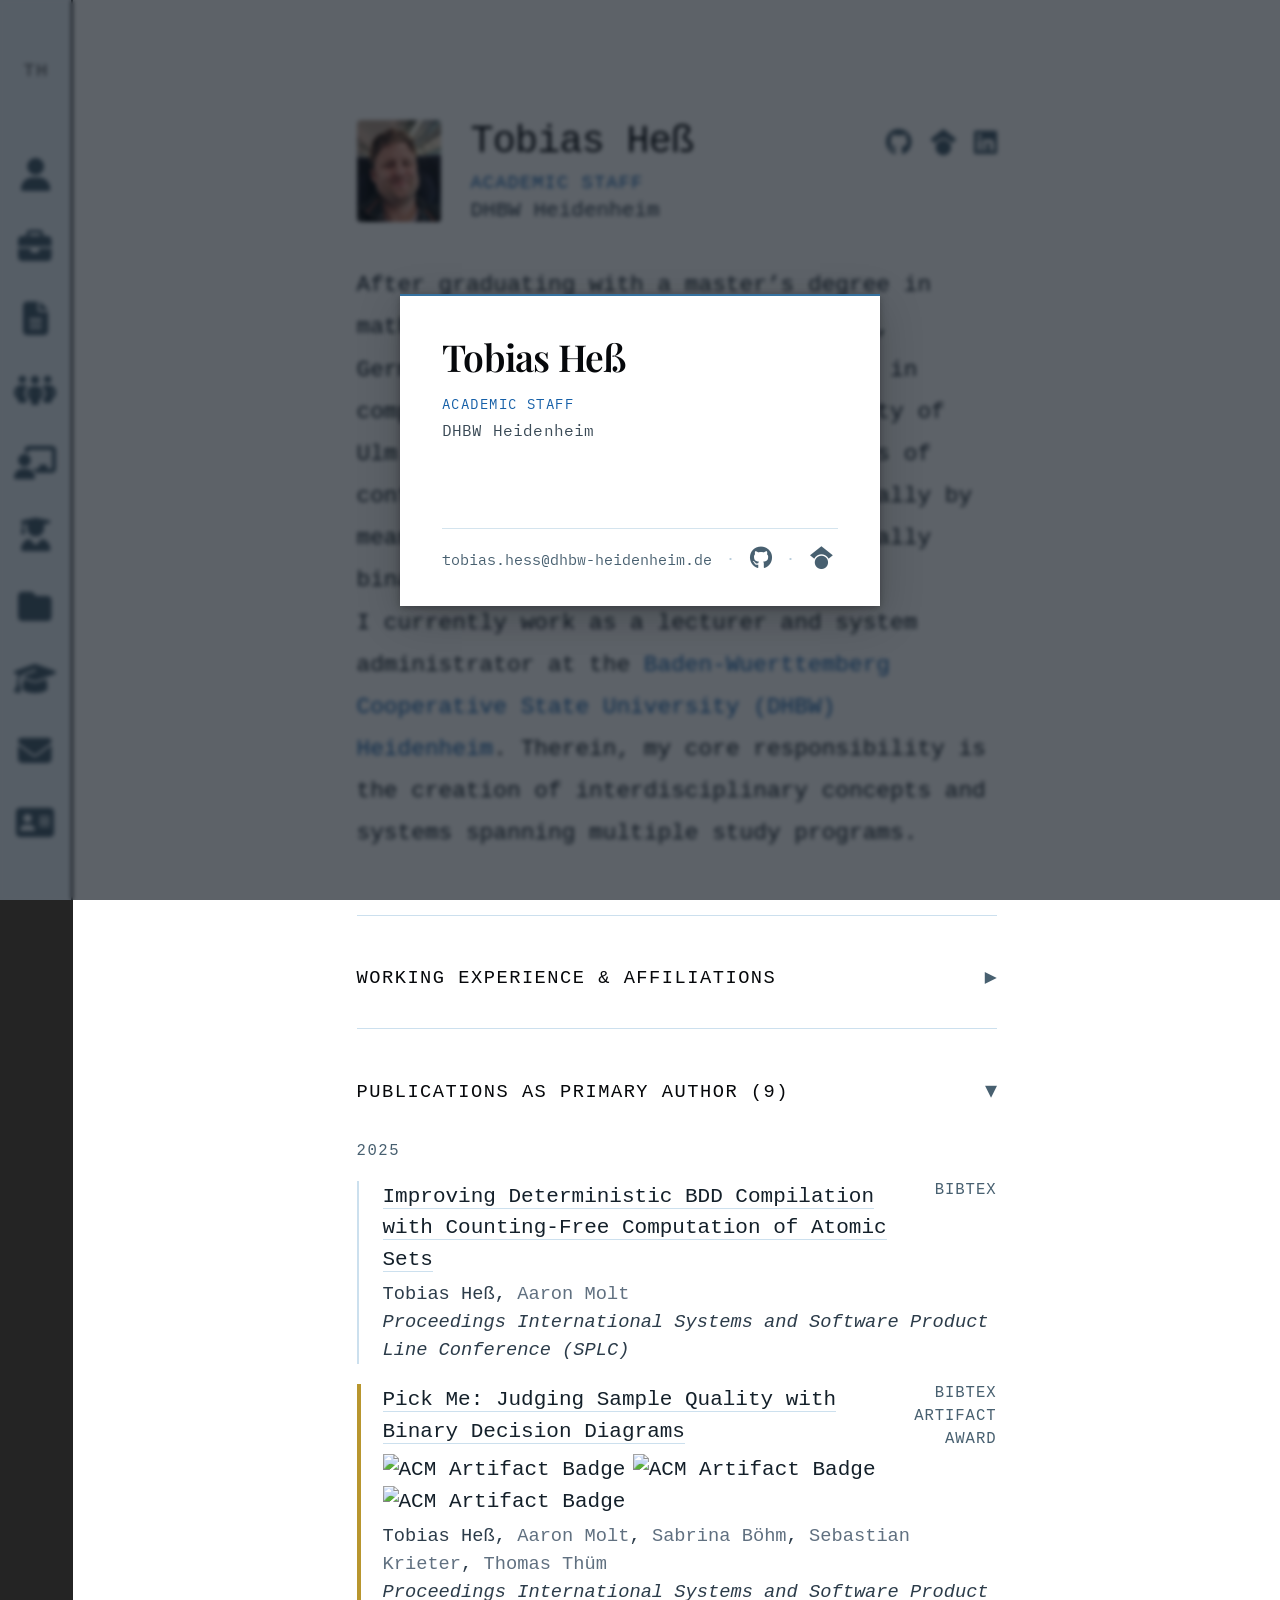
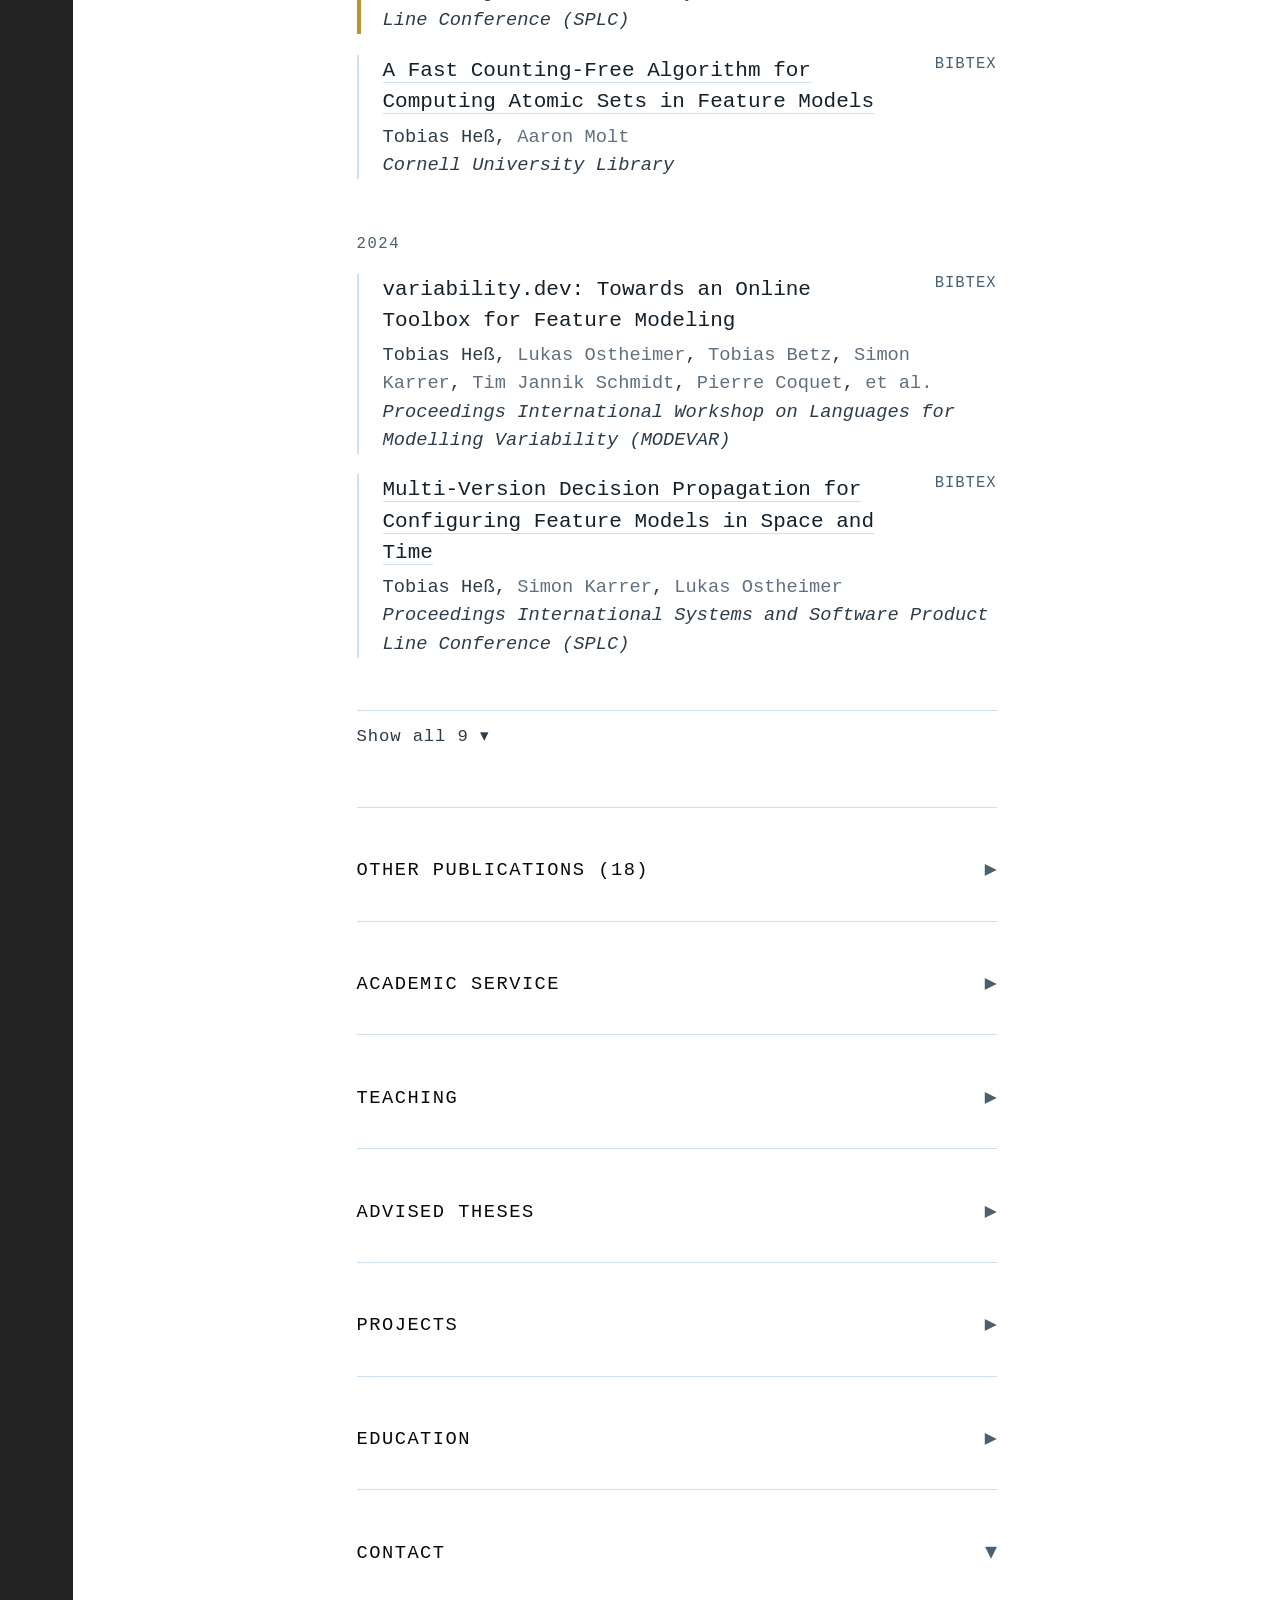
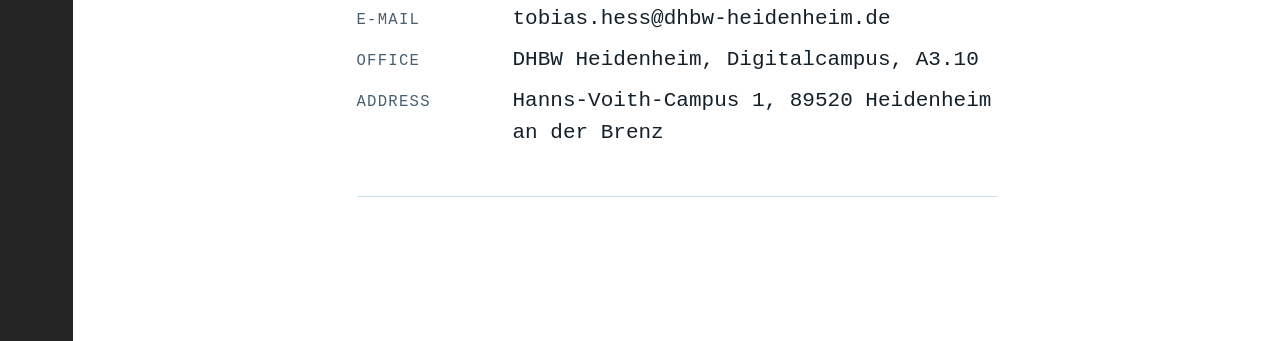
==== commit a1d2a2ff: "Added advised theses (ulm), academic service, teaching" ====
--- a/index.html
+++ b/index.html
@@ -52,6 +52,8 @@
           <li><a href="#experience" title="Experience"><i class="fa-solid fa-briefcase"></i><span class="nav-label">Experience</span></a></li>
           <li><a href="#publications" title="Papers"><i class="fa-solid fa-file-lines"></i><span class="nav-label">Papers</span></a></li>
           <li><a href="#service" title="Service"><i class="fa-solid fa-people-group"></i><span class="nav-label">Service</span></a></li>
+          <li><a href="#teaching" title="Teaching"><i class="fa-solid fa-chalkboard-teacher"></i><span class="nav-label">Teaching</span></a></li>
+          <li><a href="#theses" title="Theses"><i class="fa-solid fa-user-graduate"></i><span class="nav-label">Theses</span></a></li>
           <li><a href="#projects" title="Projects"><i class="fa-solid fa-folder"></i><span class="nav-label">Projects</span></a></li>
           
           <li><a href="#education" title="Education"><i class="fa-solid fa-graduation-cap"></i><span class="nav-label">Education</span></a></li>
@@ -203,7 +205,7 @@
       
       <div class="publication pub-starred">
         <div class="pub-title-row">
-          <div class="pub-title"><a href="https://doi.org/10.1145/3744915.3748469" target="_blank" rel="noopener">Pick Me: Judging Sample Quality with Binary Decision Diagrams</a><span class="pub-badges"><img class="pub-badge" src="https://www.acm.org/binaries/content/gallery/acm/publications/replication-badges/artifacts_available_dl.jpg" alt="ACM Artifact Badge"><img class="pub-badge" src="https://www.acm.org/binaries/content/gallery/acm/publications/replication-badges/artifacts_evaluated_reusable_dl.jpg" alt="ACM Artifact Badge"></span></div>
+          <div class="pub-title"><a href="https://doi.org/10.1145/3744915.3748469" target="_blank" rel="noopener">Pick Me: Judging Sample Quality with Binary Decision Diagrams</a><span class="pub-badges"><img class="pub-badge" src="https://www.acm.org/binaries/content/gallery/acm/publications/replication-badges/artifacts_available_dl.jpg" alt="ACM Artifact Badge"><img class="pub-badge" src="https://www.acm.org/binaries/content/gallery/acm/publications/replication-badges/artifacts_evaluated_functional_dl.jpg" alt="ACM Artifact Badge"><img class="pub-badge" src="https://www.acm.org/binaries/content/gallery/acm/publications/replication-badges/artifacts_evaluated_reusable_dl.jpg" alt="ACM Artifact Badge"></span></div>
           <div class="pub-actions">
             <a class="pub-bib-link" data-bib="@inproceedings{HMB+:SPLC25,
   address = {New York, NY, USA},
@@ -973,6 +975,162 @@
       
 
       
+      <section id="teaching" class="collapsible-section">
+        <div class="section-header">
+          <h2>Teaching</h2>
+          <span class="toggle-icon collapsed">▾</span>
+        </div>
+        <div class="section-body">
+          
+          <div class="teaching-entry">
+            <span class="teaching-category">2026</span>
+            <span>Applied Mathematics (Cryptography and Statistics), Functional Programming, Introduction to Technical Computer Science, Introduction to Operating Systems and Networks, Big Data, Data Engineering and Management, Introduction to LaTeX</span>
+          </div>
+          
+          <div class="teaching-entry">
+            <span class="teaching-category">2025</span>
+            <span>Introduction to Computer Science (for non-CS students), Paradigms of Programming, Functional Programming, Elements of Discrete Mathematics, Data Engineering and Management</span>
+          </div>
+          
+          <div class="teaching-entry">
+            <span class="teaching-category">2024</span>
+            <span>Software Engineering Project (Master & Bachelor), Academic Writing, Introduction to LaTeX</span>
+          </div>
+          
+          <div class="teaching-entry">
+            <span class="teaching-category">2023</span>
+            <span>Software Engineering Project (Master & Bachelor), Academic Writing, Introduction to LaTeX</span>
+          </div>
+          
+          <div class="teaching-entry">
+            <span class="teaching-category">2022</span>
+            <span>Software Engineering Project (Master & Bachelor), Introduction to LaTeX</span>
+          </div>
+          
+          <div class="teaching-entry">
+            <span class="teaching-category">2021</span>
+            <span>Functional Programming, Software Engineering Project (Master & Bachelor), Introduction to LaTeX</span>
+          </div>
+          
+        </div>
+      </section>
+      
+
+      
+      <section id="theses" class="collapsible-section">
+        <div class="section-header">
+          <h2>Advised Theses</h2>
+          <span class="toggle-icon collapsed">▾</span>
+        </div>
+        <div class="section-body">
+          
+          <div class="pub-year-group">
+            <div class="pub-year">2024</div>
+            
+            <div class="thesis-entry">
+              <div class="thesis-title"><a href="https://doi.org/10.18725/OPARU-52711" target="_blank" rel="noopener">One Solver to Rule All Feature Models -- Or Not? Addressing the Algorithm Selection Problem for #SAT</a>
+              </div>
+              <div class="thesis-meta">Raphael Dunkel &mdash; <span class="thesis-type">Bachelor's Thesis</span></div>
+            </div>
+            
+            <div class="thesis-entry">
+              <div class="thesis-title">Annotating Binary Decision Diagrams with Semantic Context from Feature-Model Analysis
+              </div>
+              <div class="thesis-meta">Daniel Klier &mdash; <span class="thesis-type">Master's Thesis</span></div>
+            </div>
+            
+            <div class="thesis-entry pub-starred">
+              <div class="thesis-title"><a href="https://doi.org/10.18725/OPARU-56577" target="_blank" rel="noopener">T-Wise Sampling Operations on Binary Decision Diagrams</a>
+              </div>
+              <div class="thesis-meta">Aaron Molt &mdash; <span class="thesis-type">Bachelor's Thesis</span></div>
+              <div class="thesis-awards">
+                <span class="thesis-award"><i class="fa-solid fa-trophy"></i><a href="https://se2026.inf.unibe.ch/de/tracks/student-research-competition/#gewinner">Best Bachelor&rsquo;s Thesis (SE&lsquo;26)</a></span>
+                <span class="thesis-award"><i class="fa-solid fa-trophy"></i>3rd Place Student Research Competition (ICSE&lsquo;26)</span>
+              </div>
+            </div>
+            
+            <div class="thesis-entry">
+              <div class="thesis-title">Commonality-Guided Identification, Resolution, and Exploitation of Variance Drivers in Feature Models
+              </div>
+              <div class="thesis-meta">Lukas Ostheimer &mdash; <span class="thesis-type">Master's Thesis</span></div>
+            </div>
+            
+            <div class="thesis-entry">
+              <div class="thesis-title">Concurrent Dynamic Variable Ordering Strategies for Binary Decision Diagrams
+              </div>
+              <div class="thesis-meta">Felix Rieg &mdash; <span class="thesis-type">Master's Thesis</span></div>
+            </div>
+            
+            <div class="thesis-entry pub-starred">
+              <div class="thesis-title"><a href="https://doi.org/10.18725/OPARU-53151" target="_blank" rel="noopener">Domain-Specific Variable Ordering for Compiling Binary Decision Diagrams from Feature Models</a>
+              </div>
+              <div class="thesis-meta">Sean Semmler &mdash; <span class="thesis-type">Bachelor's Thesis</span></div>
+            </div>
+            
+          </div>
+          
+          <div class="pub-year-group">
+            <div class="pub-year">2023</div>
+            
+            <div class="thesis-entry">
+              <div class="thesis-title"><a href="https://doi.org/10.18725/OPARU-49385" target="_blank" rel="noopener">Analyzing Feature-Model Histories With Binary Decision Diagrams</a>
+              </div>
+              <div class="thesis-meta">Tobias Betz &mdash; <span class="thesis-type">Master's Thesis</span></div>
+            </div>
+            
+            <div class="thesis-entry">
+              <div class="thesis-title">Interactive Product Configuration for Multiple Feature-Model Versions
+              </div>
+              <div class="thesis-meta">Simon Karrer &mdash; <span class="thesis-type">Master's Thesis</span></div>
+            </div>
+            
+            <div class="thesis-entry">
+              <div class="thesis-title"><a href="https://doi.org/10.18725/OPARU-52712" target="_blank" rel="noopener">Hashing Strategies for Concurrent Building of Binary Decision Diagrams</a>
+              </div>
+              <div class="thesis-meta">Daniel Klier &mdash; <span class="thesis-type">Bachelor's Thesis</span></div>
+            </div>
+            
+            <div class="thesis-entry">
+              <div class="thesis-title">The Impact of Static Variable Ordering on Building BDDs for Real-World Feature Models
+              </div>
+              <div class="thesis-meta">Eric Langenbucher &mdash; <span class="thesis-type">Master's Thesis</span></div>
+            </div>
+            
+          </div>
+          
+          <div class="pub-year-group">
+            <div class="pub-year">2022</div>
+            
+            <div class="thesis-entry">
+              <div class="thesis-title">Survey and Evaluation of Dynamic Variable Ordering Heuristics for the Construction of Binary Decision Diagrams
+              </div>
+              <div class="thesis-meta">Konstantin Kistner &mdash; <span class="thesis-type">Bachelor's Thesis</span></div>
+            </div>
+            
+            <div class="thesis-entry">
+              <div class="thesis-title">A Survey of BDD-Based Tools for Points-To Analysis
+              </div>
+              <div class="thesis-meta">Marc Lukas &mdash; <span class="thesis-type">Bachelor's Thesis</span></div>
+            </div>
+            
+          </div>
+          
+          <div class="pub-year-group">
+            <div class="pub-year">2021</div>
+            
+            <div class="thesis-entry">
+              <div class="thesis-title"><a href="https://doi.org/10.18725/OPARU-39798" target="_blank" rel="noopener">Development of a Parallelized BDD Library in Rust</a>
+              </div>
+              <div class="thesis-meta">Timo Netzer &mdash; <span class="thesis-type">Bachelor's Thesis</span></div>
+            </div>
+            
+          </div>
+          
+        </div>
+      </section>
+      
+
+      
       <section id="projects" class="collapsible-section">
         <div class="section-header">
           <h2>Projects</h2>
--- a/css/style.css
+++ b/css/style.css
@@ -417,9 +417,10 @@
   border-left: 2px solid var(--border-subtle);
 }
 
-.publication.pub-starred {
+.publication.pub-starred,
+.thesis-entry.pub-starred {
   border-left: 4px solid #b8962e;
-  padding-left: calc(1rem - 2px); /* keep text aligned */
+  padding-left: calc(1rem - 2px);
 }
 
 .pub-title-row {
@@ -516,20 +517,23 @@
 /* ── Experience / Education / Service entries (shared layout) ── */
 .experience-entry,
 .education-entry,
-.service-entry {
+.service-entry,
+.teaching-entry {
   font-size: 0.875rem;
   color: var(--text-body);
   line-height: 1.5;
 }
 
-.service-entry {
+.service-entry,
+.teaching-entry {
   display: grid;
   grid-template-columns: 6rem 1fr;
   gap: 0.5rem;
   align-items: baseline;
 }
 
-.service-category {
+.service-category,
+.teaching-category {
   font-size: 0.65rem;
   font-weight: 500;
   letter-spacing: 0.08em;
@@ -596,6 +600,77 @@
 .talk-meta {
   font-size: 0.78rem;
   color: var(--text-muted);
+}
+
+/* ── Thesis entries ── */
+.thesis-entry {
+  display: flex;
+  flex-direction: column;
+  gap: 0.15rem;
+  padding-left: 1rem;
+  border-left: 2px solid var(--border-subtle);
+}
+
+.thesis-title {
+  font-size: 0.875rem;
+  color: var(--text-body);
+  line-height: 1.5;
+}
+
+.thesis-title a {
+  color: inherit;
+  text-decoration: none;
+  border-bottom: 1px solid var(--border-subtle);
+  transition: border-color 0.2s;
+}
+
+.thesis-title a:hover {
+  border-color: var(--text-link);
+}
+
+.thesis-meta {
+  font-size: 0.78rem;
+  color: var(--text-muted);
+}
+
+.thesis-type {
+  color: var(--text-faint);
+  font-size: 0.72rem;
+  letter-spacing: 0.03em;
+}
+
+.thesis-awards {
+  display: flex;
+  flex-direction: column;
+  gap: 0.15rem;
+  margin-top: 0.3rem;
+}
+
+.thesis-award {
+  display: flex;
+  align-items: baseline;
+  gap: 0.4rem;
+  font-size: 0.75rem;
+  color: var(--text-muted);
+  line-height: 1.5;
+}
+
+.thesis-award i {
+  color: #b8962e;
+  font-size: 0.65rem;
+  flex-shrink: 0;
+}
+
+.thesis-award a {
+  color: var(--text-muted);
+  text-decoration: none;
+  border-bottom: 1px solid transparent;
+  transition: border-color 0.2s, color 0.2s;
+}
+
+.thesis-award a:hover {
+  color: var(--text-link);
+  border-bottom-color: var(--border-subtle);
 }
 
 /* ── Contact ── */
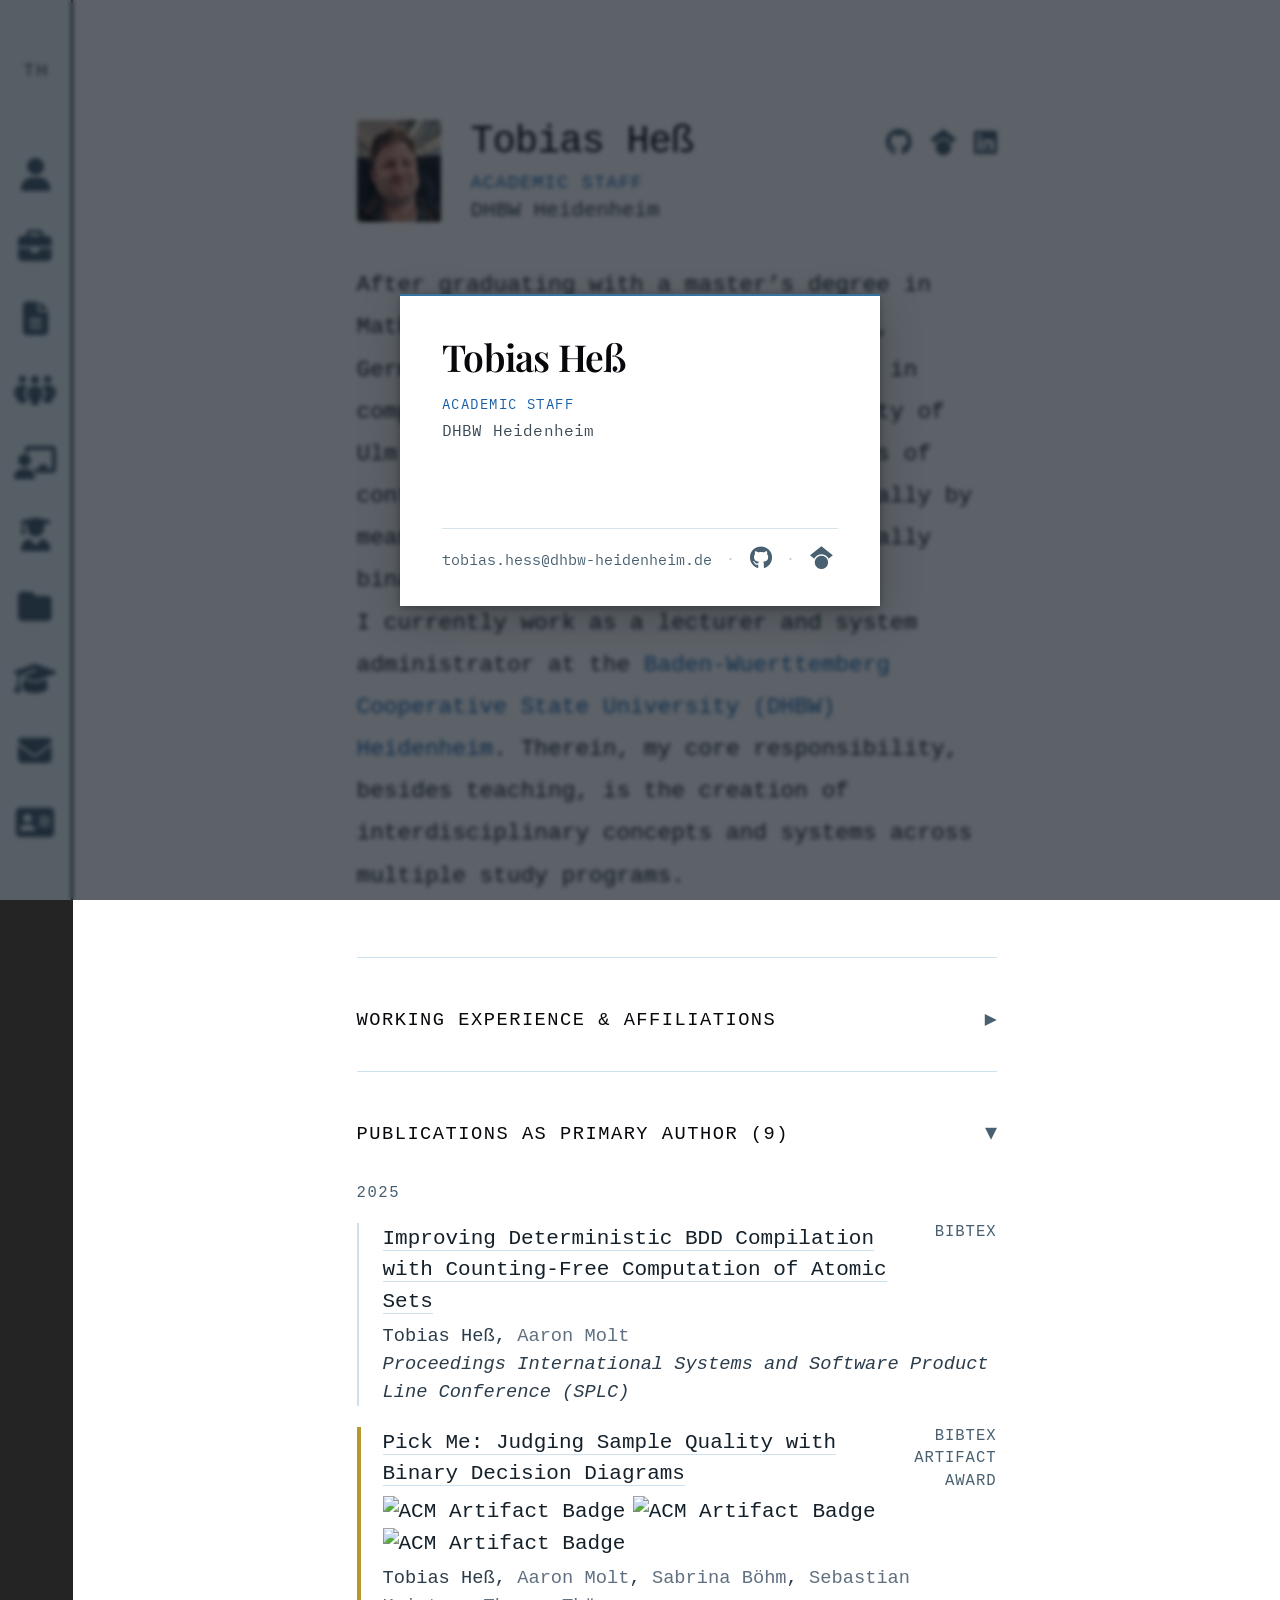
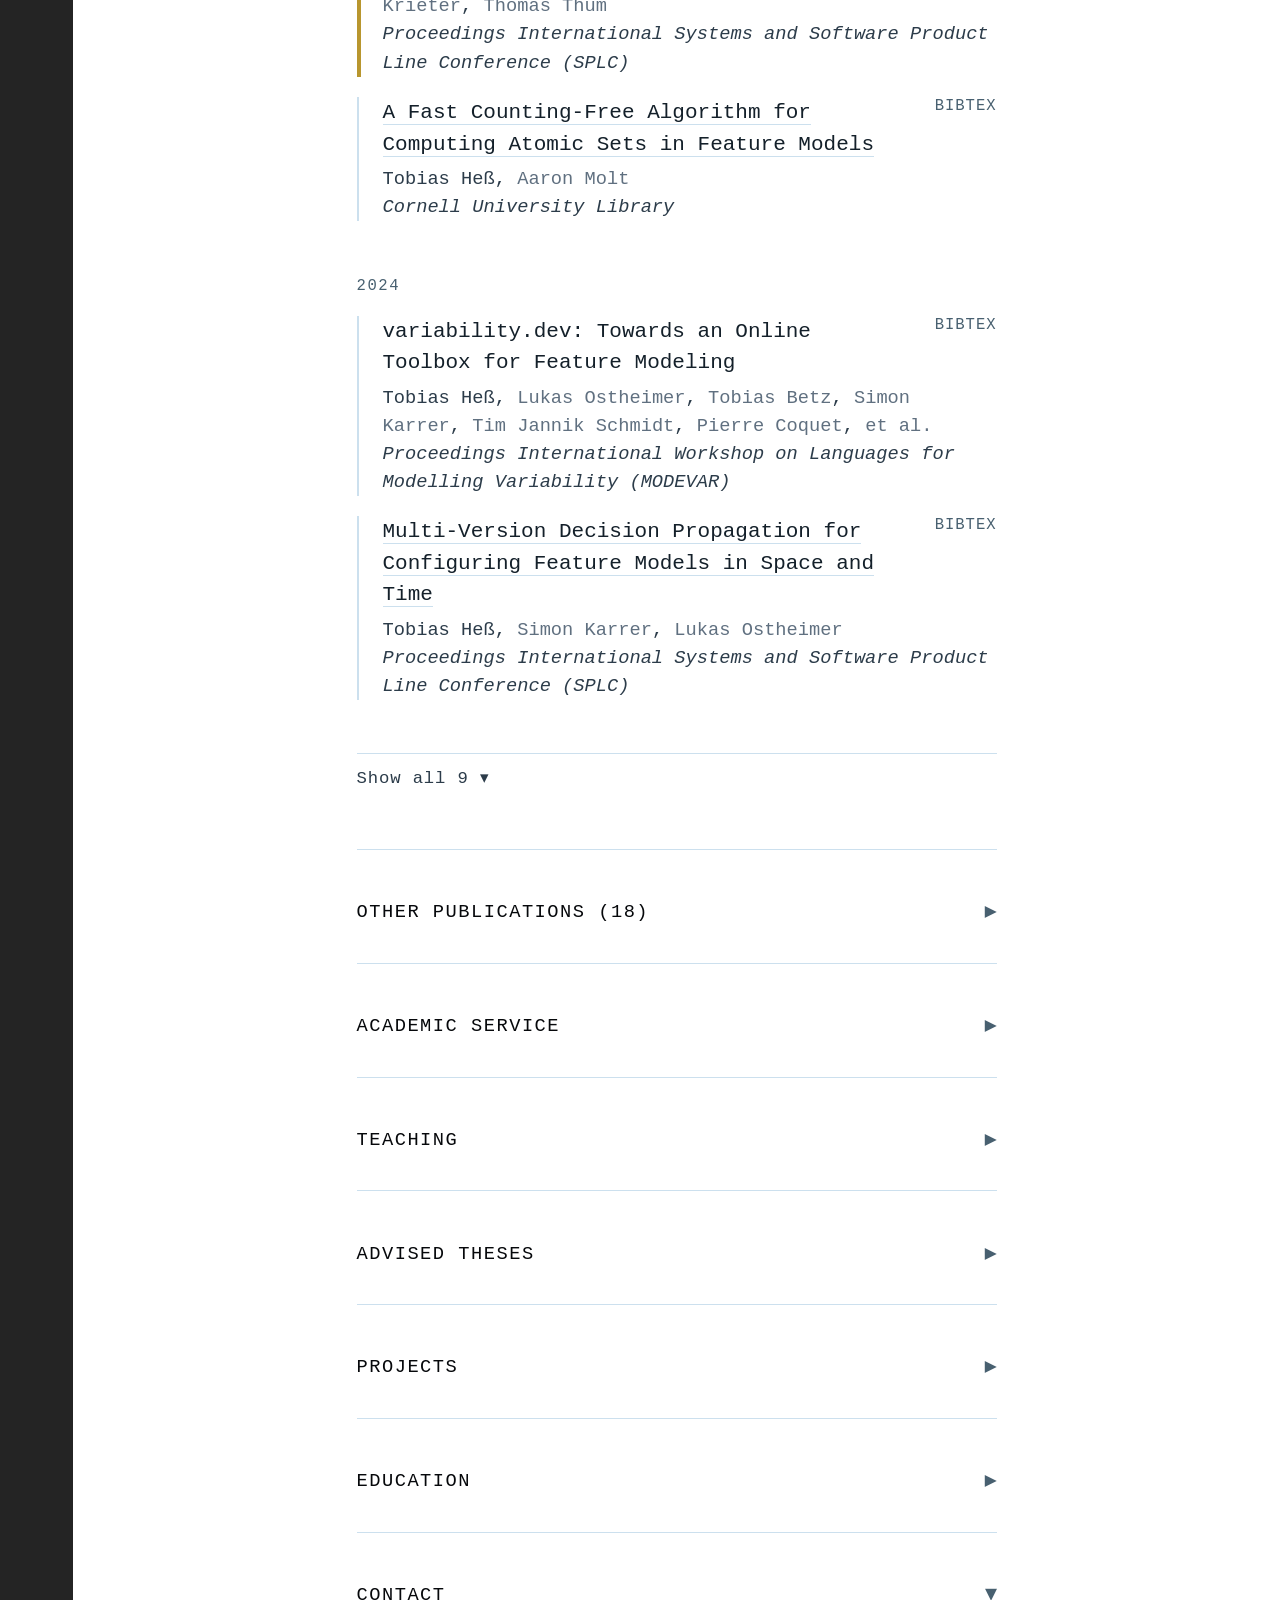
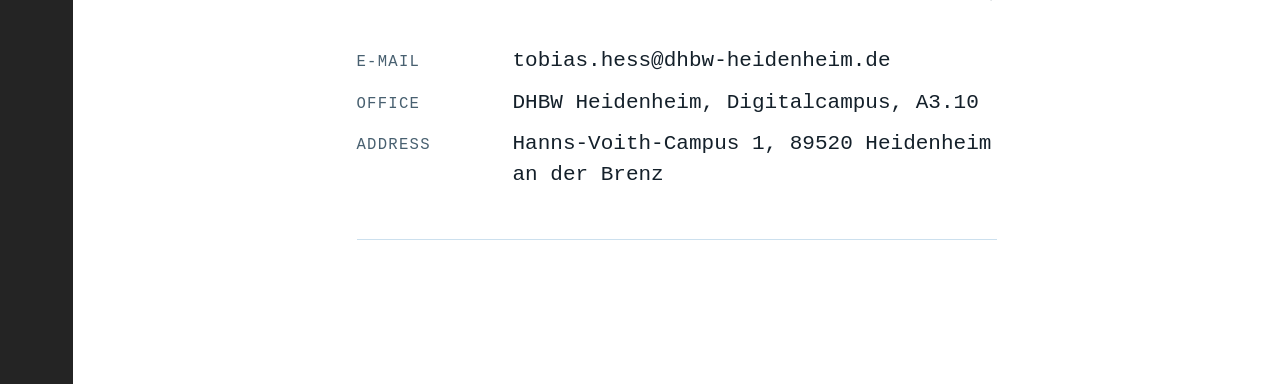
==== commit 44f834c5: "Updated project and text" ====
--- a/index.html
+++ b/index.html
@@ -83,10 +83,10 @@
             <p class="profile-affiliation">DHBW Heidenheim</p>
           </div>
         </div>
-        <div class="profile-bio"><p>After graduating with a master&rsquo;s degree in mathematics from the University of Ulm, Germany, I am currently pursuing a PhD in computer science, also at the University of Ulm. 
+        <div class="profile-bio"><p>After graduating with a master&rsquo;s degree in Mathematics from the University of Ulm, Germany, I am currently pursuing a PhD in computer science, also at the University of Ulm. 
 My reasearch focus is the analysis of configurable (software) systems, typically by means of knowledge compilation, especially binary decision diagrams.</p>
 <p>I currently work as a lecturer and system administrator at the <a href="https://www.heidenheim.dhbw.de/en/home">Baden-Wuerttemberg Cooperative State University (DHBW) Heidenheim</a>. 
-Therein, my core responsibility is the creation of interdisciplinary concepts and systems spanning multiple study programs.</p></div>
+Therein, my core responsibility, besides teaching, is the creation of interdisciplinary concepts and systems across multiple study programs.</p></div>
       </section>
 
       
@@ -106,10 +106,18 @@
           </div>
           
           <div class="experience-entry">
-            <div class="entry-primary">Substitute Teacher (Math)</div>
+            <div class="entry-primary">Substitute Teacher (Mathematics)</div>
             <div class="entry-secondary">
               <span>Jakob-Friedrich-Schöllkopf-Schule</span>
               <span class="entry-period">01/2025 - 07/2025</span>
+            </div>
+          </div>
+          
+          <div class="experience-entry">
+            <div class="entry-primary">External Lecturer (CS, Business Management)</div>
+            <div class="entry-secondary">
+              <span>DHBW Heidenheim</span>
+              <span class="entry-period">01/2025 - 10/2025</span>
             </div>
           </div>
           
@@ -458,7 +466,7 @@
   address = {New York, NY, USA},
   author = {Kuiter, Elias and Sundermann, Chico and Thüm, Thomas and Heß, Tobias and Krieter, Sebastian and Saake, Gunter},
   doi = {10.1145/3764666},
-  ektags = {KConfig, Linux, configurability},
+  ektags = {KConfig, Linux, configurability, torte},
   journal = {Trans.\ on Software Engineering and Methodology (TOSEM)},
   month = {February},
   publisher = {ACM},
@@ -482,7 +490,7 @@
   author = {Kuiter, Elias and Sundermann, Chico and Thüm, Thomas and Heß, Tobias and Krieter, Sebastian and Saake, Gunter},
   booktitle = {Proc.\ Software Engineering (SE)},
   doi = {10.18420/se2026_28},
-  ektags = {KConfig, Linux, configurability},
+  ektags = {KConfig, Linux, configurability, torte},
   location = {Bern, Switzerland},
   month = {February},
   publisher = {Gesellschaft für Informatik},
@@ -534,7 +542,7 @@
   address = {New York, NY, USA},
   author = {Kuiter, Elias and Sundermann, Chico and Thüm, Thomas and Heß, Tobias and Krieter, Sebastian and Saake, Gunter},
   doi = {10.1145/3729423},
-  ektags = {KConfig, Linux, configurability},
+  ektags = {KConfig, Linux, configurability, torte},
   journal = {Trans.\ on Software Engineering and Methodology (TOSEM)},
   month = {December},
   number = {1},
@@ -962,7 +970,7 @@
           
           <div class="service-entry">
             <span class="service-category">Conferences</span>
-            <span>GPCE'21 (B), SPLC'21 (B), VaMoS'22 (B), ISSTA'22 (A), SPLC'22 (B), ISSTA'23 (A)</span>
+            <span>GPCE'21 (B), SPLC'21 (B), VaMoS'22 (B), ISSTA'22 (A), SPLC'22 (B), ISSTA'23 (A), SPLC'25 (B)</span>
           </div>
           
           <div class="service-entry">
@@ -1045,7 +1053,7 @@
               <div class="thesis-meta">Aaron Molt &mdash; <span class="thesis-type">Bachelor's Thesis</span></div>
               <div class="thesis-awards">
                 <span class="thesis-award"><i class="fa-solid fa-trophy"></i><a href="https://se2026.inf.unibe.ch/de/tracks/student-research-competition/#gewinner">Best Bachelor&rsquo;s Thesis (SE&lsquo;26)</a></span>
-                <span class="thesis-award"><i class="fa-solid fa-trophy"></i>3rd Place Student Research Competition (ICSE&lsquo;26)</span>
+                <span class="thesis-award"><i class="fa-solid fa-trophy"></i><a href="https://src.acm.org/winners/2027">3rd Place Student Research Competition (ICSE&lsquo;26)</a></span>
               </div>
             </div>
             
@@ -1144,7 +1152,7 @@
           </div>
           
           <div class="project">
-            <div class="project-name">ddueruem</div>
+            <div class="project-name"><a href="https://github.com/obddimal/ddueruem" target="_blank" rel="noopener">ddueruem</a></div>
             <div class="project-desc"><p>A wrapper for feature-model analyses tools and frameworks.</p></div>
           </div>
           
